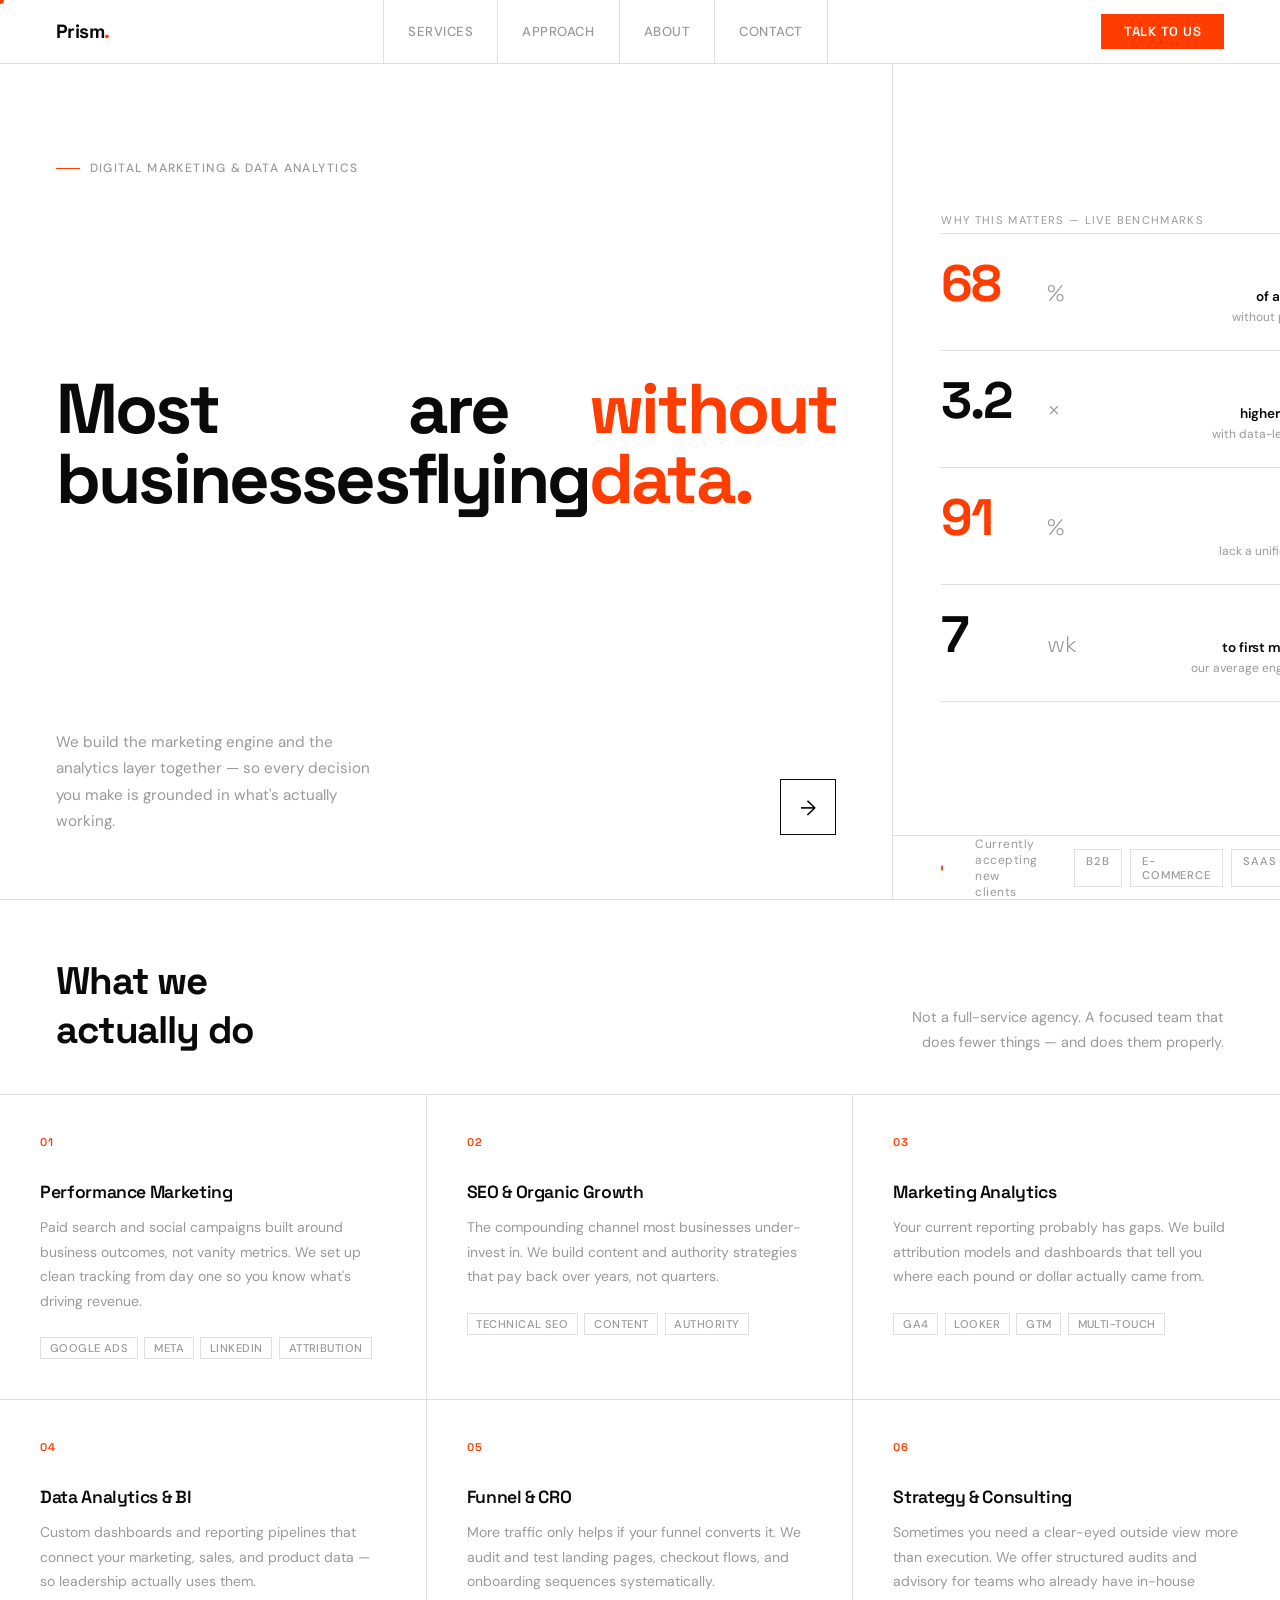
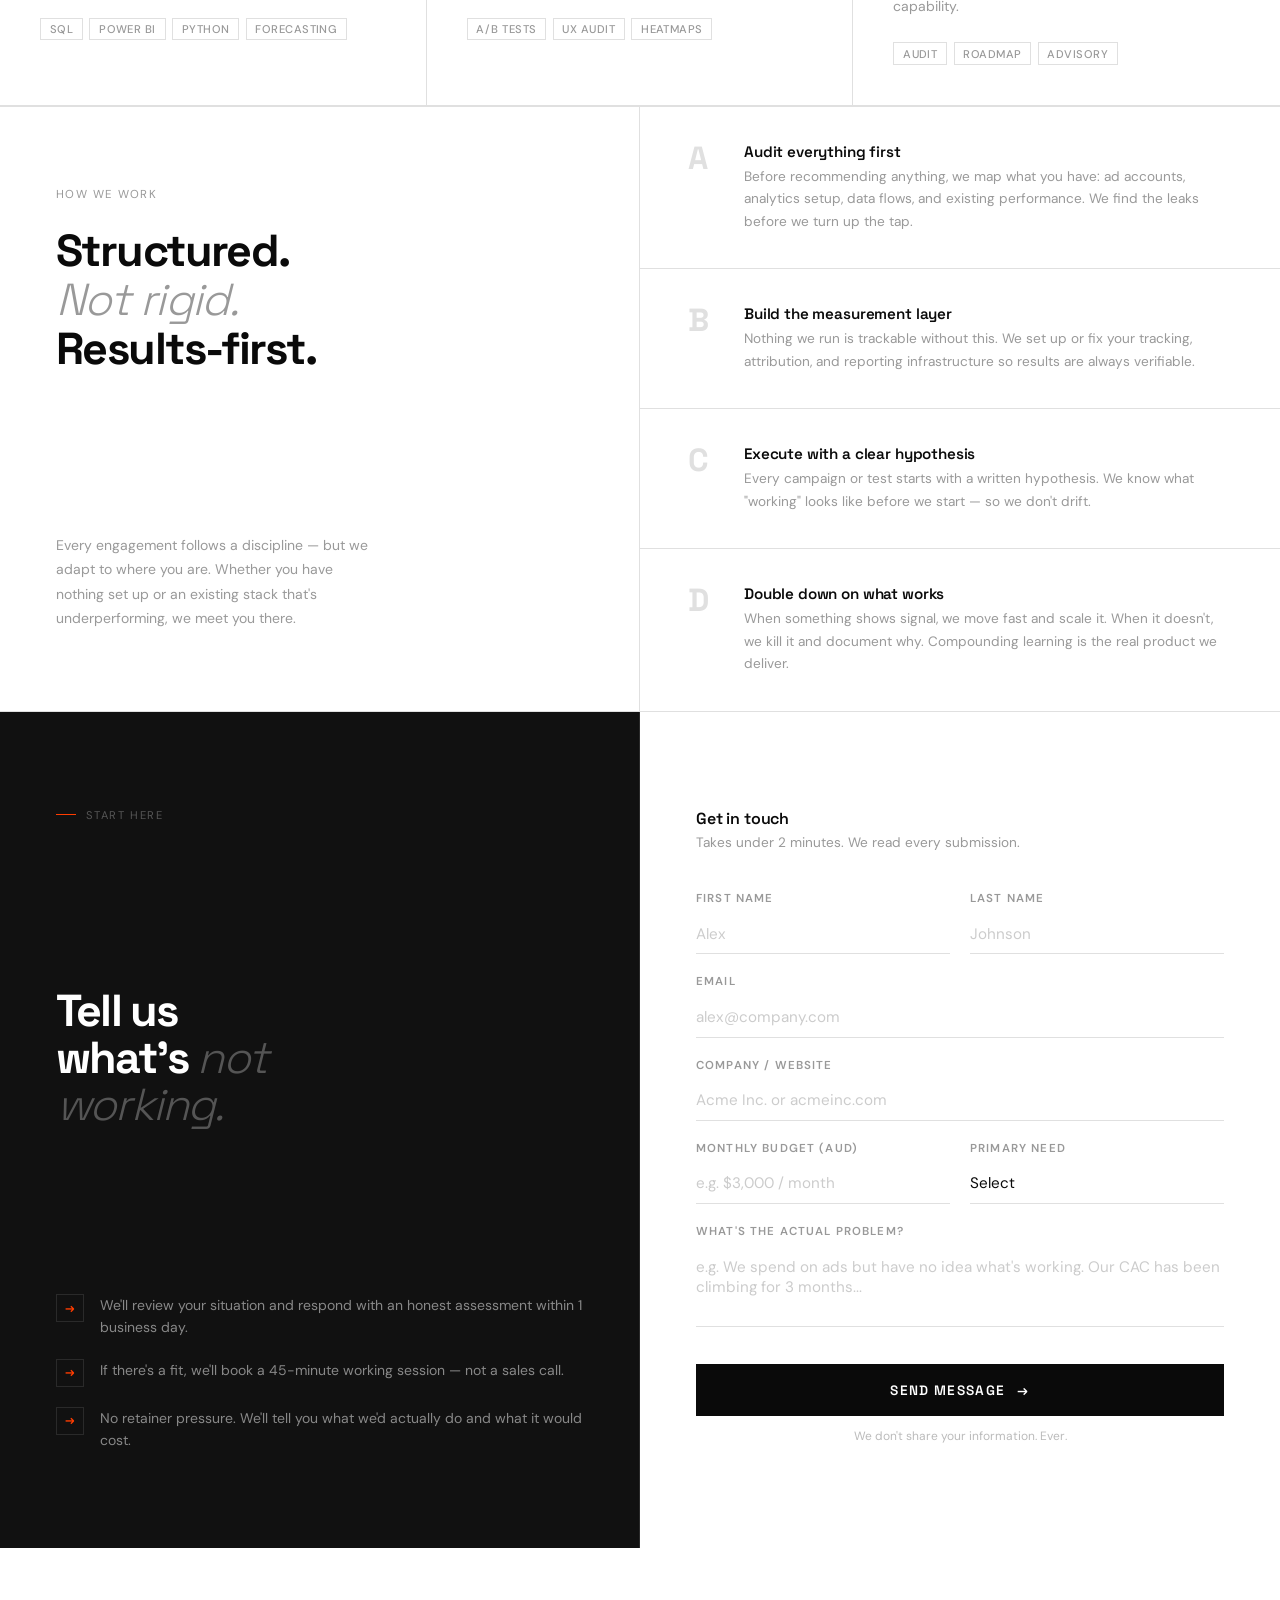
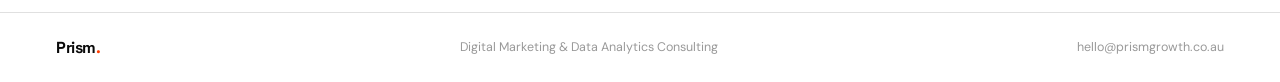
==== index.html @ 97f54b98 "Add files via upload" ====
<!DOCTYPE html>
<html lang="en">
<head>
<meta charset="UTF-8">
<meta name="viewport" content="width=device-width, initial-scale=1.0">
<title>Prism — Digital Marketing & Data Analytics</title>
<!-- Google tag (gtag.js) -->
<script>
  window.dataLayer = window.dataLayer || [];
  function gtag(){window.dataLayer.push(arguments);}
  gtag('js', new Date());
  gtag('config', 'G-6VL72ZRFJ4', { 'send_page_view': true });
</script>
<script async src="https://www.googletagmanager.com/gtag/js?id=G-6VL72ZRFJ4"></script>
<link href="https://fonts.googleapis.com/css2?family=Space+Grotesk:wght@300;400;500;600;700&family=DM+Sans:ital,wght@0,300;0,400;0,500;1,300&display=swap" rel="stylesheet">
<style>
*, *::before, *::after { box-sizing: border-box; margin: 0; padding: 0; }

:root {
  --white: #FFFFFF;
  --ink: #0A0A0A;
  --signal: #FF3D00;
  --surface: #F5F5F5;
  --rule: #E0E0E0;
  --muted: #999999;
  --dark-surface: #111111;
}

html { scroll-behavior: smooth; }

body {
  font-family: 'DM Sans', sans-serif;
  background: var(--white);
  color: var(--ink);
  overflow-x: hidden;
}

/* ── CURSOR DOT ── */
.cursor {
  position: fixed; width: 8px; height: 8px;
  background: var(--signal); border-radius: 50%;
  pointer-events: none; z-index: 9999;
  transform: translate(-50%, -50%);
  transition: transform 0.08s, width 0.2s, height 0.2s;
  mix-blend-mode: multiply;
}

/* ── NAV ── */
nav {
  position: fixed; top: 0; left: 0; right: 0; z-index: 100;
  display: flex; align-items: center; justify-content: space-between;
  padding: 0 3.5rem;
  height: 64px;
  background: var(--white);
  border-bottom: 1px solid var(--rule);
}
.nav-logo {
  font-family: 'Space Grotesk', sans-serif;
  font-weight: 700; font-size: 1.2rem;
  color: var(--ink); text-decoration: none;
  letter-spacing: -0.03em;
}
.nav-logo em { font-style: normal; color: var(--signal); }
.nav-center {
  display: flex; gap: 0; list-style: none;
}
.nav-center li a {
  display: block;
  padding: 0 1.5rem; height: 64px; line-height: 64px;
  font-size: 0.82rem; font-weight: 500; letter-spacing: 0.04em;
  text-transform: uppercase; color: var(--muted);
  text-decoration: none;
  border-left: 1px solid var(--rule);
  transition: color 0.15s, background 0.15s;
}
.nav-center li:last-child a { border-right: 1px solid var(--rule); }
.nav-center li a:hover { color: var(--ink); background: var(--surface); }
.nav-cta {
  font-family: 'Space Grotesk', sans-serif;
  font-size: 0.82rem; font-weight: 600;
  text-transform: uppercase; letter-spacing: 0.06em;
  background: var(--signal); color: var(--white);
  padding: 0.55rem 1.4rem; text-decoration: none;
  transition: background 0.15s, transform 0.1s;
}
.nav-cta:hover { background: #e03500; transform: translateY(-1px); }

/* ── HERO ── */
#hero {
  min-height: 100vh;
  display: grid;
  grid-template-columns: 1fr 1fr;
  border-bottom: 1px solid var(--rule);
  padding-top: 64px;
}
.hero-left {
  padding: 6rem 3.5rem 4rem;
  border-right: 1px solid var(--rule);
  display: flex; flex-direction: column; justify-content: space-between;
}
.hero-tag {
  font-size: 0.75rem; font-weight: 500;
  text-transform: uppercase; letter-spacing: 0.12em;
  color: var(--muted);
  display: flex; align-items: center; gap: 0.6rem;
  margin-bottom: 3rem;
}
.hero-tag::before {
  content: ''; display: block;
  width: 24px; height: 1px; background: var(--signal);
}
.hero-headline {
  font-family: 'Space Grotesk', sans-serif;
  font-size: clamp(3rem, 5.5vw, 5rem);
  font-weight: 700; line-height: 1.0;
  letter-spacing: -0.04em;
  flex-grow: 1; display: flex; align-items: center;
}
.hero-headline .block {
  display: block;
}
.hero-headline .block.signal { color: var(--signal); }
.hero-sub-row {
  display: flex; align-items: flex-end; justify-content: space-between;
  gap: 2rem; margin-top: 4rem;
}
.hero-desc {
  font-size: 0.95rem; color: var(--muted);
  line-height: 1.75; max-width: 320px;
  font-weight: 400;
}
.hero-cta-arrow {
  flex-shrink: 0;
  width: 56px; height: 56px;
  border: 1px solid var(--ink);
  display: flex; align-items: center; justify-content: center;
  text-decoration: none; color: var(--ink);
  font-size: 1.3rem;
  transition: background 0.15s, color 0.15s, transform 0.15s;
}
.hero-cta-arrow:hover { background: var(--ink); color: var(--white); transform: rotate(45deg); }

.hero-right {
  display: flex; flex-direction: column;
}
.ticker-panel {
  flex: 1;
  padding: 4rem 3rem 3rem;
  display: flex; flex-direction: column; justify-content: center;
  background: var(--white);
}
.ticker-label {
  font-size: 0.7rem; text-transform: uppercase; letter-spacing: 0.12em;
  color: var(--muted); margin-bottom: 0.4rem;
}
.ticker-row {
  display: flex; align-items: baseline; gap: 0.4rem;
  padding: 1.5rem 0;
  border-bottom: 1px solid var(--rule);
}
.ticker-row:first-of-type { border-top: 1px solid var(--rule); }
.ticker-num {
  font-family: 'Space Grotesk', sans-serif;
  font-size: clamp(2.4rem, 4vw, 3.8rem);
  font-weight: 700; letter-spacing: -0.04em;
  color: var(--ink); line-height: 1;
  min-width: 3ch;
}
.ticker-unit {
  font-family: 'Space Grotesk', sans-serif;
  font-size: 1.4rem; font-weight: 300; color: var(--muted);
}
.ticker-desc {
  margin-left: auto;
  text-align: right;
}
.ticker-desc strong {
  display: block;
  font-size: 0.85rem; font-weight: 600; color: var(--ink);
  letter-spacing: -0.01em;
}
.ticker-desc span { font-size: 0.75rem; color: var(--muted); }
.ticker-signal { color: var(--signal) !important; }

.hero-bottom-strip {
  height: 64px; border-top: 1px solid var(--rule);
  display: flex; align-items: center; padding: 0 3rem;
  gap: 2rem;
}
.strip-dot {
  width: 6px; height: 6px; border-radius: 50%;
  background: var(--signal); animation: blink 2s infinite;
}
@keyframes blink { 0%,100%{opacity:1} 50%{opacity:0.2} }
.strip-text { font-size: 0.75rem; color: var(--muted); letter-spacing: 0.04em; }
.strip-pills { display: flex; gap: 0.5rem; margin-left: auto; }
.strip-pill {
  font-size: 0.7rem; font-weight: 500; text-transform: uppercase;
  letter-spacing: 0.08em; padding: 0.25rem 0.7rem;
  border: 1px solid var(--rule); color: var(--muted);
}

/* ── SERVICES ── */
#services {
  border-bottom: 1px solid var(--rule);
}
.services-header {
  display: flex; align-items: flex-end; justify-content: space-between;
  padding: 3.5rem 3.5rem 2.5rem;
  border-bottom: 1px solid var(--rule);
}
.services-header h2 {
  font-family: 'Space Grotesk', sans-serif;
  font-size: clamp(1.6rem, 3vw, 2.4rem);
  font-weight: 700; letter-spacing: -0.03em;
}
.services-header p {
  max-width: 340px; color: var(--muted);
  font-size: 0.9rem; line-height: 1.7; text-align: right;
}
.services-grid {
  display: grid;
  grid-template-columns: repeat(3, 1fr);
}
.svc {
  padding: 2.5rem;
  border-right: 1px solid var(--rule);
  border-bottom: 1px solid var(--rule);
  transition: background 0.2s;
  cursor: default;
  position: relative; overflow: hidden;
}
.svc:nth-child(3n) { border-right: none; }
.svc:hover { background: var(--surface); }
.svc::after {
  content: ''; position: absolute;
  bottom: 0; left: 0; height: 2px; width: 0;
  background: var(--signal);
  transition: width 0.3s ease;
}
.svc:hover::after { width: 100%; }
.svc-num {
  font-family: 'Space Grotesk', sans-serif;
  font-size: 0.7rem; font-weight: 600;
  color: var(--signal); letter-spacing: 0.1em;
  margin-bottom: 2rem;
}
.svc h3 {
  font-family: 'Space Grotesk', sans-serif;
  font-size: 1.1rem; font-weight: 600;
  letter-spacing: -0.02em; margin-bottom: 0.75rem;
}
.svc p {
  font-size: 0.875rem; color: var(--muted);
  line-height: 1.75;
}
.svc-chips {
  display: flex; flex-wrap: wrap; gap: 0.4rem; margin-top: 1.5rem;
}
.chip {
  font-size: 0.7rem; font-weight: 500; letter-spacing: 0.04em;
  color: var(--muted); border: 1px solid var(--rule);
  padding: 0.2rem 0.55rem; text-transform: uppercase;
}

/* ── APPROACH ── */
#approach {
  display: grid; grid-template-columns: 1fr 1fr;
  border-bottom: 1px solid var(--rule);
  min-height: 480px;
}
.approach-left {
  padding: 5rem 3.5rem;
  border-right: 1px solid var(--rule);
  display: flex; flex-direction: column; justify-content: space-between;
}
.approach-left h2 {
  font-family: 'Space Grotesk', sans-serif;
  font-size: clamp(2rem, 3.5vw, 3rem);
  font-weight: 700; letter-spacing: -0.035em;
  line-height: 1.1;
}
.approach-left h2 i { font-style: italic; font-weight: 300; color: var(--muted); }
.approach-right {
  display: flex; flex-direction: column;
}
.step-row {
  display: flex; align-items: flex-start; gap: 1.5rem;
  padding: 2.2rem 3rem;
  border-bottom: 1px solid var(--rule);
  transition: background 0.15s;
}
.step-row:last-child { border-bottom: none; }
.step-row:hover { background: var(--surface); }
.step-letter {
  font-family: 'Space Grotesk', sans-serif;
  font-size: 2rem; font-weight: 700; color: var(--rule);
  line-height: 1; flex-shrink: 0; width: 32px;
  transition: color 0.2s;
}
.step-row:hover .step-letter { color: var(--signal); }
.step-content h4 {
  font-family: 'Space Grotesk', sans-serif;
  font-size: 0.95rem; font-weight: 600;
  margin-bottom: 0.3rem; letter-spacing: -0.01em;
}
.step-content p { font-size: 0.85rem; color: var(--muted); line-height: 1.65; }

/* ── CONTACT / LEAD ── */
#contact {
  display: grid; grid-template-columns: 1fr 1fr;
  min-height: 100vh;
}
.contact-left {
  background: var(--dark-surface);
  color: var(--white);
  padding: 6rem 3.5rem;
  display: flex; flex-direction: column; justify-content: space-between;
  border-right: 1px solid #2a2a2a;
  position: sticky; top: 64px; height: calc(100vh - 64px);
}
.contact-left-tag {
  font-size: 0.7rem; text-transform: uppercase; letter-spacing: 0.14em;
  color: #555;
  display: flex; align-items: center; gap: 0.6rem;
}
.contact-left-tag::before {
  content: ''; width: 20px; height: 1px; background: var(--signal);
}
.contact-left h2 {
  font-family: 'Space Grotesk', sans-serif;
  font-size: clamp(2rem, 3.5vw, 3.2rem);
  font-weight: 700; letter-spacing: -0.04em;
  line-height: 1.05;
}
.contact-left h2 em { font-style: italic; font-weight: 300; color: #555; }
.contact-promise {
  display: flex; flex-direction: column; gap: 1.25rem;
}
.promise-item {
  display: flex; align-items: flex-start; gap: 1rem;
  font-size: 0.875rem; color: #888; line-height: 1.6;
}
.promise-icon {
  flex-shrink: 0; width: 28px; height: 28px;
  border: 1px solid #2a2a2a;
  display: flex; align-items: center; justify-content: center;
  font-size: 0.75rem; color: var(--signal);
  font-family: 'Space Grotesk', sans-serif; font-weight: 700;
}
.contact-right {
  padding: 6rem 3.5rem;
  background: var(--white);
}
.contact-right h3 {
  font-family: 'Space Grotesk', sans-serif;
  font-size: 1rem; font-weight: 600; letter-spacing: -0.01em;
  margin-bottom: 0.35rem;
}
.form-sub {
  font-size: 0.85rem; color: var(--muted); margin-bottom: 2.5rem;
}
.field-group { margin-bottom: 1.25rem; }
.field-group label {
  display: block; font-size: 0.72rem; font-weight: 600;
  text-transform: uppercase; letter-spacing: 0.1em;
  color: var(--muted); margin-bottom: 0.5rem;
}
.field-group input,
.field-group select,
.field-group textarea {
  width: 100%; background: transparent;
  border: none; border-bottom: 1px solid var(--rule);
  padding: 0.6rem 0; font-size: 0.95rem;
  font-family: 'DM Sans', sans-serif;
  color: var(--ink); outline: none;
  transition: border-color 0.2s;
  border-radius: 0;
  -webkit-appearance: none;
}
.field-group input:focus,
.field-group select:focus,
.field-group textarea:focus {
  border-bottom-color: var(--ink);
}
.field-group input::placeholder,
.field-group textarea::placeholder { color: #ccc; }
.field-group select { cursor: pointer; }
.field-group select option { background: var(--white); color: var(--ink); }
.field-group textarea { resize: none; height: 80px; }
.fields-row { display: grid; grid-template-columns: 1fr 1fr; gap: 1.25rem; }
.form-btn {
  margin-top: 2rem; width: 100%;
  background: var(--ink); color: var(--white);
  border: none; cursor: pointer;
  font-family: 'Space Grotesk', sans-serif;
  font-size: 0.85rem; font-weight: 600;
  letter-spacing: 0.1em; text-transform: uppercase;
  padding: 1.1rem;
  display: flex; align-items: center; justify-content: center; gap: 0.75rem;
  transition: background 0.15s;
}
.form-btn:hover { background: var(--signal); }
.form-btn .arrow { transition: transform 0.2s; }
.form-btn:hover .arrow { transform: translateX(4px); }
.form-note { font-size: 0.75rem; color: #bbb; margin-top: 0.75rem; text-align: center; }
#success-msg {
  display: none;
  padding: 2.5rem; background: var(--surface);
  text-align: center;
}
#success-msg h3 {
  font-family: 'Space Grotesk', sans-serif;
  font-size: 1.3rem; font-weight: 700; margin-bottom: 0.5rem;
}
#success-msg p { color: var(--muted); font-size: 0.9rem; }
#success-msg .signal-dot {
  width: 12px; height: 12px; background: var(--signal);
  border-radius: 50%; margin: 0 auto 1.25rem;
}

/* ── FOOTER ── */
footer {
  display: flex; align-items: center; justify-content: space-between;
  padding: 1.5rem 3.5rem;
  border-top: 1px solid var(--rule);
  background: var(--white);
  flex-wrap: wrap; gap: 1rem;
}
footer .logo {
  font-family: 'Space Grotesk', sans-serif;
  font-weight: 700; font-size: 1rem; letter-spacing: -0.03em;
  color: var(--ink); text-decoration: none;
}
footer .logo em { font-style: normal; color: var(--signal); }
footer p { font-size: 0.78rem; color: var(--muted); }

/* ── RESPONSIVE ── */
@media (max-width: 900px) {
  nav { padding: 0 1.5rem; }
  .nav-center { display: none; }
  #hero { grid-template-columns: 1fr; }
  .hero-left { padding: 3rem 1.5rem; }
  .hero-right { border-top: 1px solid var(--rule); }
  .ticker-panel { padding: 2.5rem 1.5rem; }
  .hero-bottom-strip { padding: 0 1.5rem; }
  .services-header { flex-direction: column; padding: 2rem 1.5rem; }
  .services-header p { text-align: left; }
  .services-grid { grid-template-columns: 1fr; }
  .svc { border-right: none; }
  .svc:nth-child(3n) { border-right: none; }
  #approach { grid-template-columns: 1fr; }
  .approach-left { padding: 3rem 1.5rem; border-right: none; border-bottom: 1px solid var(--rule); }
  .step-row { padding: 1.75rem 1.5rem; }
  #contact { grid-template-columns: 1fr; }
  .contact-left { position: static; height: auto; padding: 4rem 1.5rem; }
  .contact-right { padding: 4rem 1.5rem; }
  .fields-row { grid-template-columns: 1fr; }
  footer { padding: 1.5rem; }
}
@media (prefers-reduced-motion: reduce) {
  *, *::before, *::after { transition: none !important; animation: none !important; }
  .cursor { display: none; }
}
</style>
</head>
<body>

<div class="cursor" id="cursor"></div>

<!-- NAV -->
<nav>
  <a href="#" class="nav-logo">Prism<em>.</em></a>
  <ul class="nav-center">
    <li><a href="#services">Services</a></li>
    <li><a href="#approach">Approach</a></li>
    <li><a href="about.html">About</a></li>
    <li><a href="#contact">Contact</a></li>
  </ul>
  <a href="#contact" class="nav-cta">Talk to Us</a>
</nav>

<!-- HERO -->
<section id="hero">
  <div class="hero-left">
    <div class="hero-tag">Digital Marketing & Data Analytics</div>
    <h1 class="hero-headline">
      <span class="block">Most businesses</span>
      <span class="block">are flying</span>
      <span class="block signal">without data.</span>
    </h1>
    <div class="hero-sub-row">
      <p class="hero-desc">
        We build the marketing engine and the analytics layer together — so every decision you make is grounded in what's actually working.
      </p>
      <a href="#contact" class="hero-cta-arrow" title="Get started">→</a>
    </div>
  </div>
  <div class="hero-right">
    <div class="ticker-panel">
      <p class="ticker-label">Why this matters — live benchmarks</p>

      <div class="ticker-row">
        <span class="ticker-num ticker-signal" id="t1">68</span>
        <span class="ticker-unit">%</span>
        <div class="ticker-desc">
          <strong>of ad spend wasted</strong>
          <span>without proper attribution</span>
        </div>
      </div>

      <div class="ticker-row">
        <span class="ticker-num" id="t2">3.2</span>
        <span class="ticker-unit">×</span>
        <div class="ticker-desc">
          <strong>higher conversion rate</strong>
          <span>with data-led creative testing</span>
        </div>
      </div>

      <div class="ticker-row">
        <span class="ticker-num ticker-signal" id="t3">91</span>
        <span class="ticker-unit">%</span>
        <div class="ticker-desc">
          <strong>of marketers</strong>
          <span>lack a unified analytics stack</span>
        </div>
      </div>

      <div class="ticker-row">
        <span class="ticker-num" id="t4">7</span>
        <span class="ticker-unit">wk</span>
        <div class="ticker-desc">
          <strong>to first measurable result</strong>
          <span>our average engagement timeline</span>
        </div>
      </div>
    </div>
    <div class="hero-bottom-strip">
      <div class="strip-dot"></div>
      <span class="strip-text">Currently accepting new clients</span>
      <div class="strip-pills">
        <span class="strip-pill">B2B</span>
        <span class="strip-pill">E-Commerce</span>
        <span class="strip-pill">SaaS</span>
        <span class="strip-pill">Startups</span>
      </div>
    </div>
  </div>
</section>

<!-- SERVICES -->
<section id="services">
  <div class="services-header">
    <h2>What we<br>actually do</h2>
    <p>Not a full-service agency. A focused team that does fewer things — and does them properly.</p>
  </div>
  <div class="services-grid">
    <div class="svc">
      <div class="svc-num">01</div>
      <h3>Performance Marketing</h3>
      <p>Paid search and social campaigns built around business outcomes, not vanity metrics. We set up clean tracking from day one so you know what's driving revenue.</p>
      <div class="svc-chips">
        <span class="chip">Google Ads</span>
        <span class="chip">Meta</span>
        <span class="chip">LinkedIn</span>
        <span class="chip">Attribution</span>
      </div>
    </div>
    <div class="svc">
      <div class="svc-num">02</div>
      <h3>SEO & Organic Growth</h3>
      <p>The compounding channel most businesses under-invest in. We build content and authority strategies that pay back over years, not quarters.</p>
      <div class="svc-chips">
        <span class="chip">Technical SEO</span>
        <span class="chip">Content</span>
        <span class="chip">Authority</span>
      </div>
    </div>
    <div class="svc">
      <div class="svc-num">03</div>
      <h3>Marketing Analytics</h3>
      <p>Your current reporting probably has gaps. We build attribution models and dashboards that tell you where each pound or dollar actually came from.</p>
      <div class="svc-chips">
        <span class="chip">GA4</span>
        <span class="chip">Looker</span>
        <span class="chip">GTM</span>
        <span class="chip">Multi-touch</span>
      </div>
    </div>
    <div class="svc">
      <div class="svc-num">04</div>
      <h3>Data Analytics & BI</h3>
      <p>Custom dashboards and reporting pipelines that connect your marketing, sales, and product data — so leadership actually uses them.</p>
      <div class="svc-chips">
        <span class="chip">SQL</span>
        <span class="chip">Power BI</span>
        <span class="chip">Python</span>
        <span class="chip">Forecasting</span>
      </div>
    </div>
    <div class="svc">
      <div class="svc-num">05</div>
      <h3>Funnel & CRO</h3>
      <p>More traffic only helps if your funnel converts it. We audit and test landing pages, checkout flows, and onboarding sequences systematically.</p>
      <div class="svc-chips">
        <span class="chip">A/B Tests</span>
        <span class="chip">UX Audit</span>
        <span class="chip">Heatmaps</span>
      </div>
    </div>
    <div class="svc">
      <div class="svc-num">06</div>
      <h3>Strategy & Consulting</h3>
      <p>Sometimes you need a clear-eyed outside view more than execution. We offer structured audits and advisory for teams who already have in-house capability.</p>
      <div class="svc-chips">
        <span class="chip">Audit</span>
        <span class="chip">Roadmap</span>
        <span class="chip">Advisory</span>
      </div>
    </div>
  </div>
</section>

<!-- APPROACH -->
<section id="approach">
  <div class="approach-left">
    <div>
      <p style="font-size:0.72rem;text-transform:uppercase;letter-spacing:0.12em;color:var(--muted);margin-bottom:1.5rem;">How we work</p>
      <h2>Structured.<br><i>Not rigid.</i><br>Results-first.</h2>
    </div>
    <p style="font-size:0.875rem;color:var(--muted);line-height:1.75;max-width:320px;">
      Every engagement follows a discipline — but we adapt to where you are. Whether you have nothing set up or an existing stack that's underperforming, we meet you there.
    </p>
  </div>
  <div class="approach-right">
    <div class="step-row">
      <div class="step-letter">A</div>
      <div class="step-content">
        <h4>Audit everything first</h4>
        <p>Before recommending anything, we map what you have: ad accounts, analytics setup, data flows, and existing performance. We find the leaks before we turn up the tap.</p>
      </div>
    </div>
    <div class="step-row">
      <div class="step-letter">B</div>
      <div class="step-content">
        <h4>Build the measurement layer</h4>
        <p>Nothing we run is trackable without this. We set up or fix your tracking, attribution, and reporting infrastructure so results are always verifiable.</p>
      </div>
    </div>
    <div class="step-row">
      <div class="step-letter">C</div>
      <div class="step-content">
        <h4>Execute with a clear hypothesis</h4>
        <p>Every campaign or test starts with a written hypothesis. We know what "working" looks like before we start — so we don't drift.</p>
      </div>
    </div>
    <div class="step-row">
      <div class="step-letter">D</div>
      <div class="step-content">
        <h4>Double down on what works</h4>
        <p>When something shows signal, we move fast and scale it. When it doesn't, we kill it and document why. Compounding learning is the real product we deliver.</p>
      </div>
    </div>
  </div>
</section>

<!-- CONTACT / LEAD FORM -->
<section id="contact">
  <div class="contact-left">
    <div class="contact-left-tag">Start here</div>
    <h2>Tell us<br>what's <em>not<br>working.</em></h2>
    <div class="contact-promise">
      <div class="promise-item">
        <div class="promise-icon">→</div>
        <span>We'll review your situation and respond with an honest assessment within 1 business day.</span>
      </div>
      <div class="promise-item">
        <div class="promise-icon">→</div>
        <span>If there's a fit, we'll book a 45-minute working session — not a sales call.</span>
      </div>
      <div class="promise-item">
        <div class="promise-icon">→</div>
        <span>No retainer pressure. We'll tell you what we'd actually do and what it would cost.</span>
      </div>
    </div>
  </div>
  <div class="contact-right">
    <h3>Get in touch</h3>
    <p class="form-sub">Takes under 2 minutes. We read every submission.</p>

    <form id="leadForm" action="https://formspree.io/f/mgojkbvw" method="POST">
      <div class="fields-row">
        <div class="field-group">
          <label for="fname">First Name</label>
          <input type="text" id="fname" name="fname" placeholder="Alex" required>
        </div>
        <div class="field-group">
          <label for="lname">Last Name</label>
          <input type="text" id="lname" name="lname" placeholder="Johnson" required>
        </div>
      </div>
      <div class="field-group">
        <label for="email">Email</label>
        <input type="email" id="email" name="email" placeholder="alex@company.com" required>
      </div>
      <div class="field-group">
        <label for="company">Company / Website</label>
        <input type="text" id="company" name="company" placeholder="Acme Inc. or acmeinc.com" required>
      </div>
      <div class="fields-row">
        <div class="field-group">
          <label for="budget">Monthly Budget (AUD)</label>
          <input type="text" id="budget" name="budget" placeholder="e.g. $3,000 / month">
        </div>
        <div class="field-group">
          <label for="service">Primary Need</label>
          <select id="service" name="service">
            <option value="">Select</option>
            <option>Performance Marketing</option>
            <option>SEO / Organic</option>
            <option>Analytics / BI</option>
            <option>CRO / Funnel</option>
            <option>Full Growth Strategy</option>
          </select>
        </div>
      </div>
      <div class="field-group">
        <label for="problem">What's the actual problem?</label>
        <textarea id="problem" name="problem" placeholder="e.g. We spend on ads but have no idea what's working. Our CAC has been climbing for 3 months..."></textarea>
      </div>
      <button type="submit" class="form-btn">
        Send Message <span class="arrow">→</span>
      </button>
      <p class="form-note">We don't share your information. Ever.</p>
    </form>

    <div id="success-msg">
      <div class="signal-dot"></div>
      <h3>Message received.</h3>
      <p>We'll review your details and be in touch within 1 business day.</p>
    </div>
  </div>
</section>

<!-- FOOTER -->
<footer>
  <a href="#" class="logo">Prism<em>.</em></a>
  <p>Digital Marketing & Data Analytics Consulting</p>
  <p>hello@prismgrowth.co.au</p>
</footer>

<script>
// Cursor
const cursor = document.getElementById('cursor');
document.addEventListener('mousemove', e => {
  cursor.style.left = e.clientX + 'px';
  cursor.style.top = e.clientY + 'px';
});
document.querySelectorAll('a, button, .svc, .step-row').forEach(el => {
  el.addEventListener('mouseenter', () => {
    cursor.style.width = '20px'; cursor.style.height = '20px'; cursor.style.opacity = '0.5';
  });
  el.addEventListener('mouseleave', () => {
    cursor.style.width = '8px'; cursor.style.height = '8px'; cursor.style.opacity = '1';
  });
});

// Ticker animation — gentle fluctuation to feel live
function animateTicker(id, base, range, isDecimal) {
  const el = document.getElementById(id);
  setInterval(() => {
    const val = base + (Math.random() - 0.5) * range;
    el.textContent = isDecimal ? val.toFixed(1) : Math.round(val);
  }, 2800 + Math.random() * 1200);
}
animateTicker('t1', 68, 6, false);
animateTicker('t2', 3.2, 0.4, true);
animateTicker('t3', 91, 4, false);
animateTicker('t4', 7, 1, false);

// Scroll reveal
const obs = new IntersectionObserver(entries => {
  entries.forEach(e => {
    if (e.isIntersecting) {
      e.target.style.opacity = '1';
      e.target.style.transform = 'none';
    }
  });
}, { threshold: 0.1 });
document.querySelectorAll('.svc, .step-row, .result-card').forEach(el => {
  el.style.opacity = '0';
  el.style.transform = 'translateY(16px)';
  el.style.transition = 'opacity 0.5s ease, transform 0.5s ease';
  obs.observe(el);
});

// Safe gtag wrapper — ensures GA4 is always ready
function sendEvent(name, params) {
  if (typeof window.gtag === 'function') {
    window.gtag('event', name, params);
  }
}

// Form submit — sends to hello@prismgrowth.co.au via Formspree + fires GA4 event
document.getElementById('leadForm').addEventListener('submit', async function(e) {
  e.preventDefault();
  const form = this;
  const data = new FormData(form);

  try {
    const res = await fetch('https://formspree.io/f/mgojkbvw', {
      method: 'POST',
      body: data,
      headers: { 'Accept': 'application/json' }
    });
    if (res.ok) {
      form.style.display = 'none';
      document.getElementById('success-msg').style.display = 'block';
      sendEvent('generate_lead', {
        event_category: 'Lead Form',
        event_label: 'Contact Form Submitted',
        service: document.getElementById('service').value || 'Not selected',
        budget: document.getElementById('budget').value || 'Not selected'
      });
    } else {
      alert('Something went wrong. Please email us directly at hello@prismgrowth.co.au');
    }
  } catch(err) {
    alert('Network error. Please email us at hello@prismgrowth.co.au');
  }
});

// CTA click tracking
document.querySelectorAll('a[href="#contact"], .nav-cta').forEach(el => {
  el.addEventListener('click', () => {
    sendEvent('cta_click', {
      event_category: 'Engagement',
      event_label: el.textContent.trim()
    });
  });
});

// Scroll depth tracking (25 / 50 / 75 / 100%)
const scrollDepths = [25, 50, 75, 100];
const scrollFired = new Set();
window.addEventListener('scroll', () => {
  const docHeight = document.body.scrollHeight - window.innerHeight;
  if (docHeight <= 0) return;
  const pct = Math.round((window.scrollY / docHeight) * 100);
  scrollDepths.forEach(d => {
    if (pct >= d && !scrollFired.has(d)) {
      scrollFired.add(d);
      sendEvent('scroll_depth', {
        event_category: 'Scroll',
        event_label: d + '%',
        value: d
      });
    }
  });
});

// Section view tracking
const sections = document.querySelectorAll('section[id]');
const sectionObs = new IntersectionObserver(entries => {
  entries.forEach(e => {
    if (e.isIntersecting) {
      sendEvent('section_view', {
        event_category: 'Section',
        event_label: e.target.id
      });
      sectionObs.unobserve(e.target);
    }
  });
}, { threshold: 0.4 });
sections.forEach(s => sectionObs.observe(s));
</script>
</body>
</html>
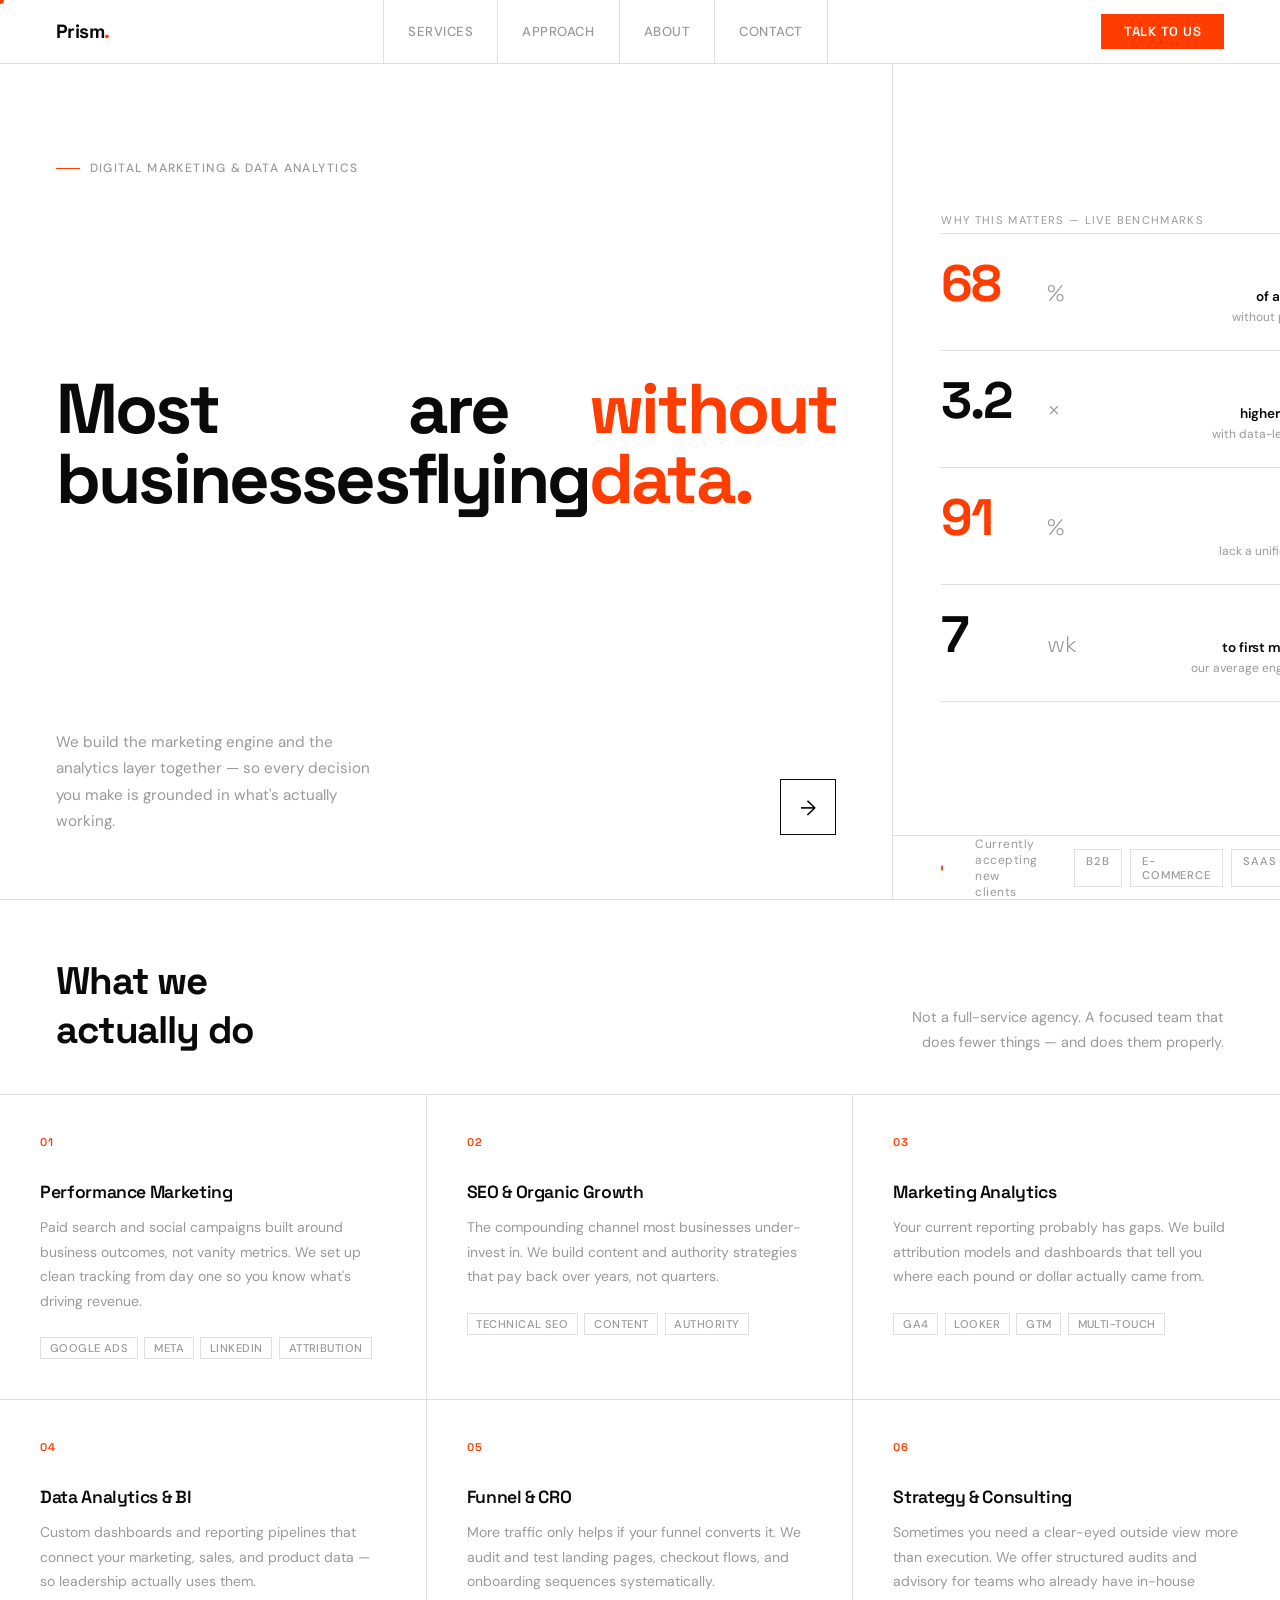
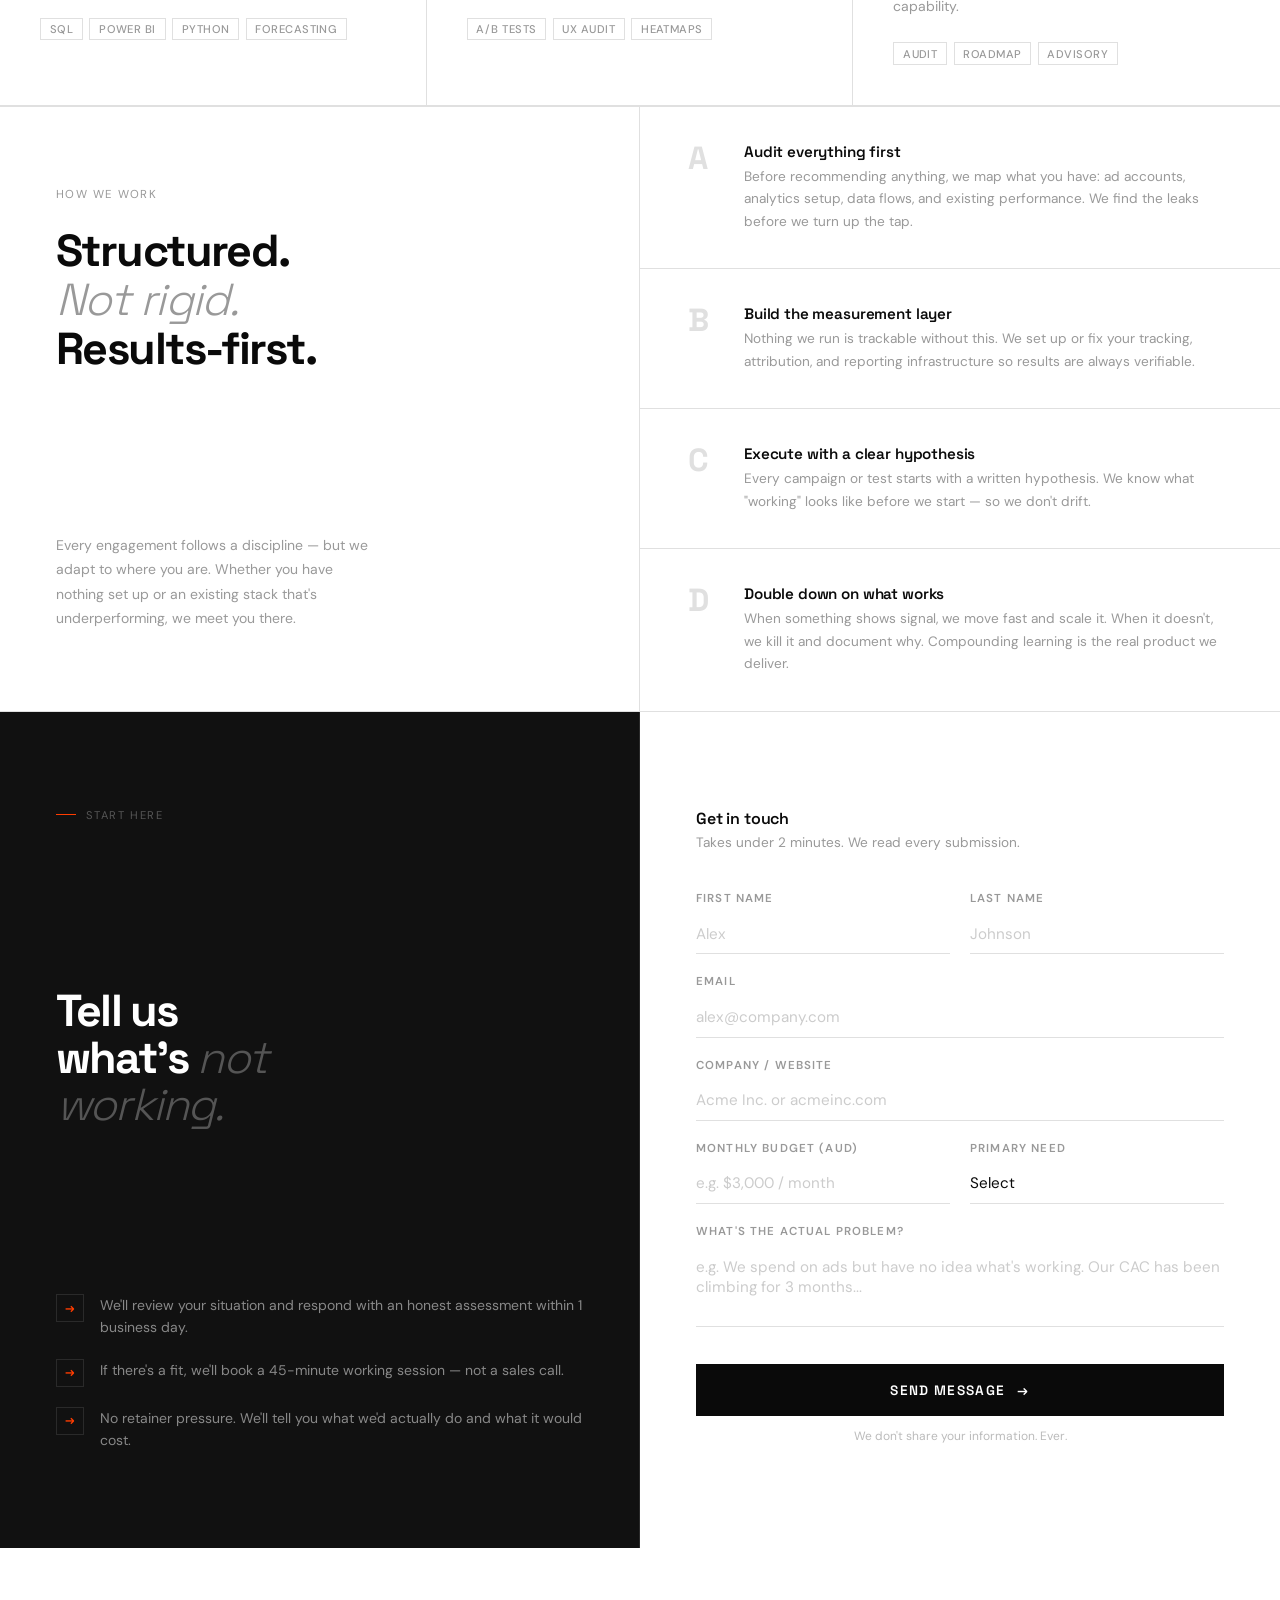
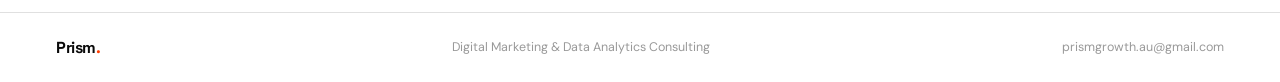
==== commit c057f4fc: "Update index.html" ====
--- a/index.html
+++ b/index.html
@@ -747,7 +747,7 @@
 <footer>
   <a href="#" class="logo">Prism<em>.</em></a>
   <p>Digital Marketing & Data Analytics Consulting</p>
-  <p>hello@prismgrowth.co.au</p>
+  <p>	prismgrowth.au@gmail.com</p>
 </footer>
 
 <script>
@@ -802,7 +802,8 @@
   }
 }
 
-// Form submit — sends to hello@prismgrowth.co.au via Formspree + fires GA4 event
+// Form submit — sends to prismgrowth.au@gmail.com
+ via Formspree + fires GA4 event
 document.getElementById('leadForm').addEventListener('submit', async function(e) {
   e.preventDefault();
   const form = this;
@@ -824,10 +825,11 @@
         budget: document.getElementById('budget').value || 'Not selected'
       });
     } else {
-      alert('Something went wrong. Please email us directly at hello@prismgrowth.co.au');
+      alert('Something went wrong. Please email us directly at 	prismgrowth.au@gmail.com');
     }
   } catch(err) {
-    alert('Network error. Please email us at hello@prismgrowth.co.au');
+    alert('Network error. Please email us at 	prismgrowth.au@gmail.com
+');
   }
 });
 
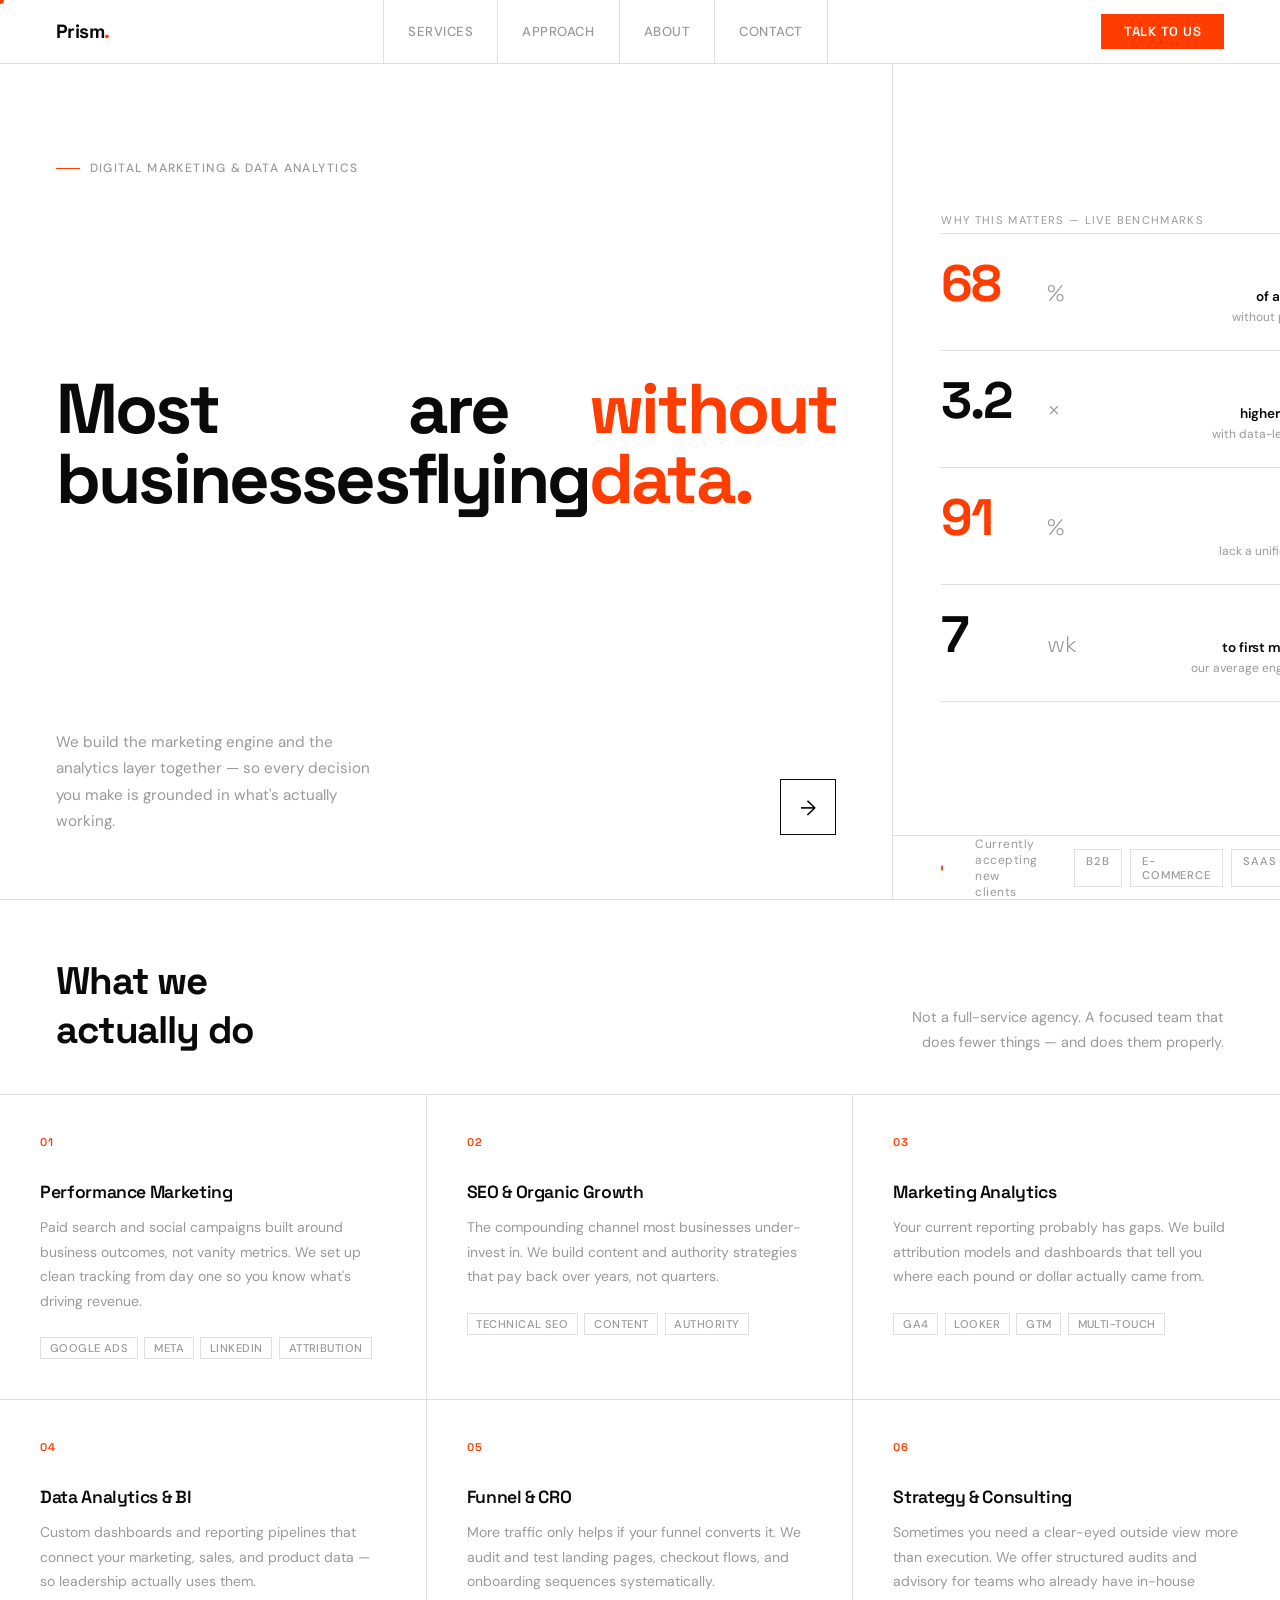
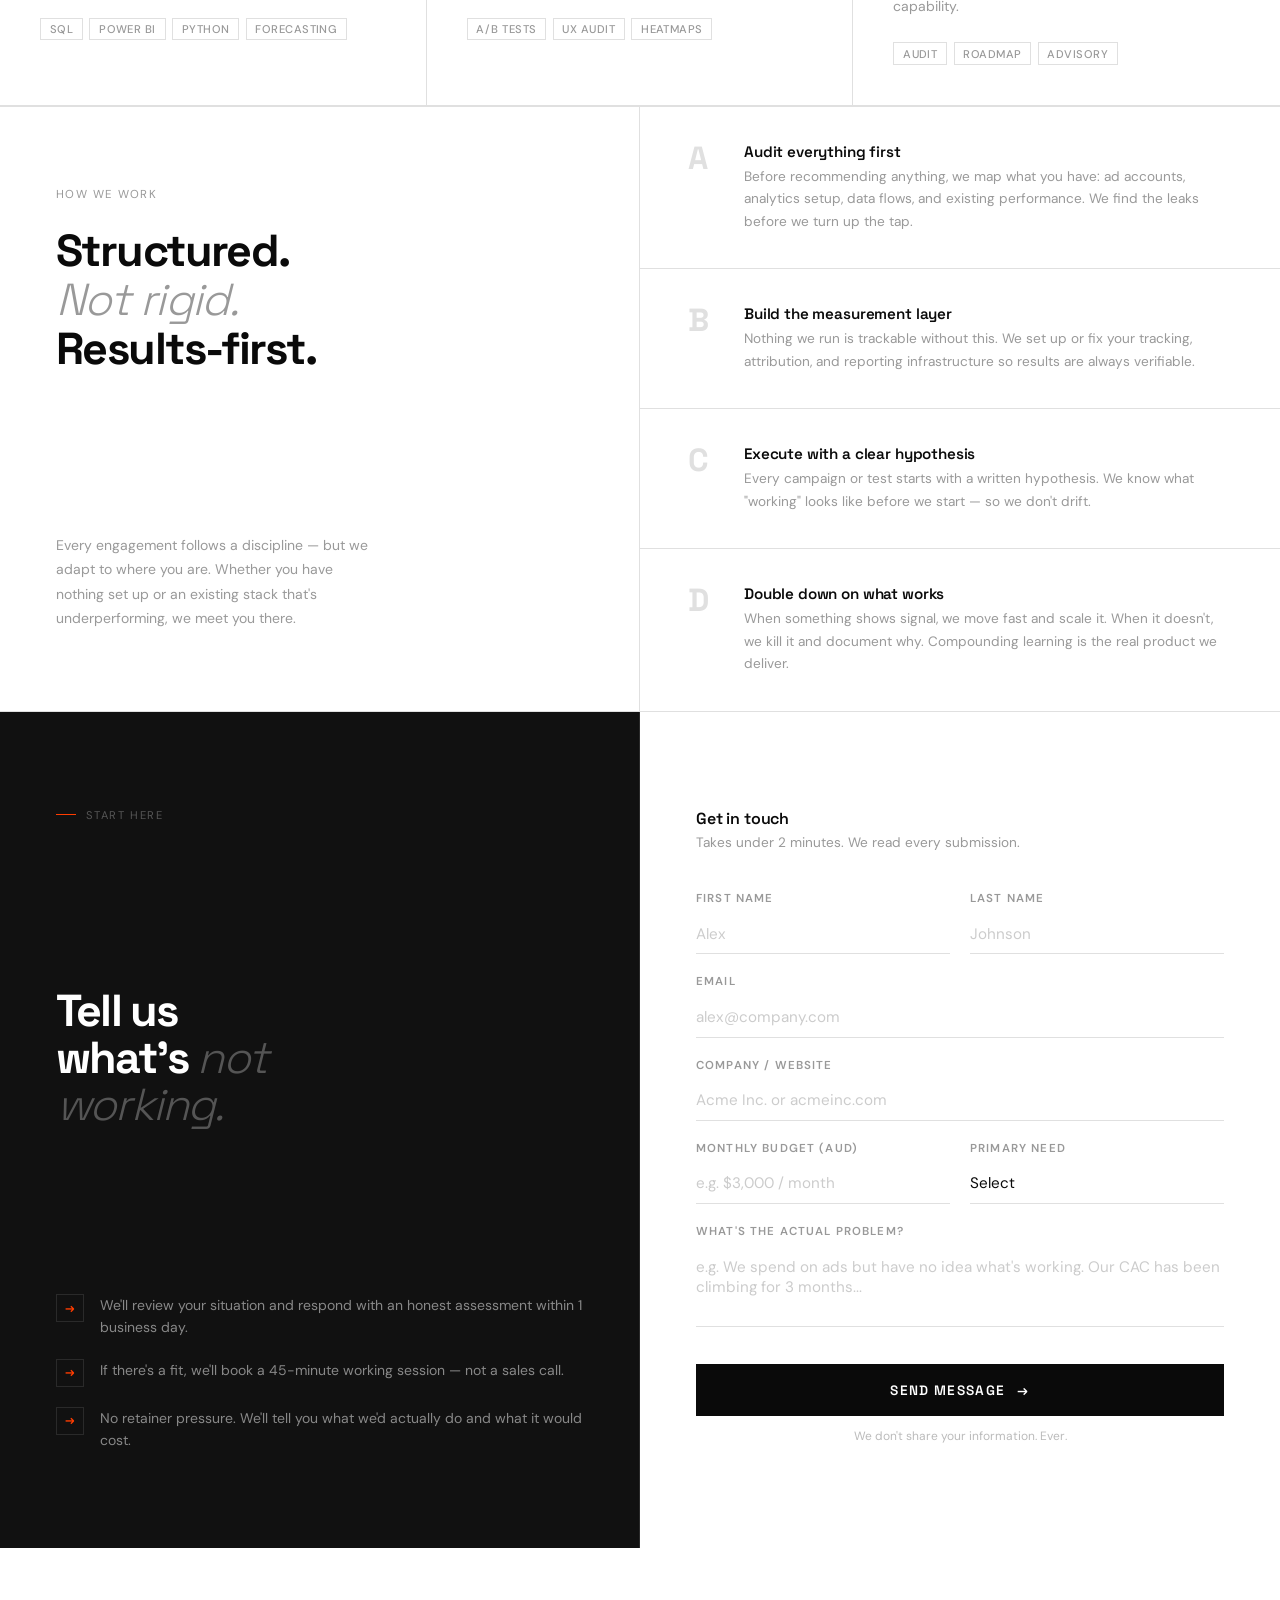
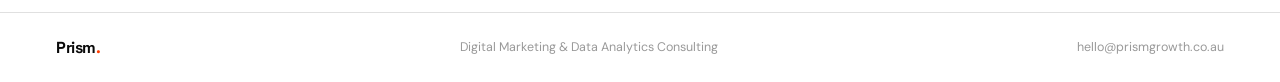
==== commit 9eef49b3: "Add files via upload" ====
--- a/index.html
+++ b/index.html
@@ -3,7 +3,66 @@
 <head>
 <meta charset="UTF-8">
 <meta name="viewport" content="width=device-width, initial-scale=1.0">
-<title>Prism — Digital Marketing & Data Analytics</title>
+<!-- ── SEO: PRIMARY ── -->
+<title>Prism — Digital Marketing & Data Analytics Consulting | Australia</title>
+<meta name="description" content="Prism is a digital marketing and data analytics consultancy based in Australia. We help B2B, SaaS, and e-commerce businesses make smarter decisions through GA4, performance marketing, SEO, and BI dashboards.">
+<meta name="keywords" content="digital marketing consultant Australia, data analytics consulting, GA4 consultant, performance marketing Australia, marketing analytics, SEO consultant Australia, Power BI dashboard, Google Analytics consultant">
+<meta name="author" content="Nitish Malhotra — Prism Growth">
+<link rel="canonical" href="https://nitishmalhotra.github.io/prismgrowth/">
+
+<!-- ── SEO: OPEN GRAPH (LinkedIn, Facebook) ── -->
+<meta property="og:type" content="website">
+<meta property="og:url" content="https://nitishmalhotra.github.io/prismgrowth/">
+<meta property="og:title" content="Prism — Digital Marketing & Data Analytics Consulting">
+<meta property="og:description" content="We build the marketing engine and the analytics layer together — so every decision you make is grounded in what's actually working.">
+<meta property="og:image" content="https://nitishmalhotra.github.io/prismgrowth/og-image.png">
+<meta property="og:locale" content="en_AU">
+<meta property="og:site_name" content="Prism Growth">
+
+<!-- ── SEO: TWITTER CARD ── -->
+<meta name="twitter:card" content="summary_large_image">
+<meta name="twitter:title" content="Prism — Digital Marketing & Data Analytics Consulting">
+<meta name="twitter:description" content="We build the marketing engine and the analytics layer together — so every decision you make is grounded in what's actually working.">
+<meta name="twitter:image" content="https://nitishmalhotra.github.io/prismgrowth/og-image.png">
+
+<!-- ── SEO: SCHEMA.ORG (Google Rich Results) ── -->
+<script type="application/ld+json">
+{
+  "@context": "https://schema.org",
+  "@type": "ProfessionalService",
+  "name": "Prism Growth",
+  "description": "Digital marketing and data analytics consulting for B2B, SaaS, and e-commerce businesses in Australia.",
+  "url": "https://nitishmalhotra.github.io/prismgrowth/",
+  "email": "hello@prismgrowth.co.au",
+  "founder": {
+    "@type": "Person",
+    "name": "Nitish Malhotra",
+    "jobTitle": "Founder & Principal Consultant",
+    "url": "https://nitishmalhotra.github.io/prismgrowth/about.html",
+    "sameAs": [
+      "https://www.linkedin.com/in/nitish-malhotra-3794b9b4/",
+      "https://github.com/Nitishmalhotra"
+    ]
+  },
+  "areaServed": {
+    "@type": "Country",
+    "name": "Australia"
+  },
+  "serviceType": [
+    "Digital Marketing Consulting",
+    "Data Analytics Consulting",
+    "GA4 Implementation",
+    "Performance Marketing",
+    "SEO & Organic Growth",
+    "Marketing Analytics",
+    "CRO & Funnel Optimisation",
+    "Business Intelligence & Dashboards"
+  ],
+  "priceRange": "$$"
+}
+</script>
+
+
 <!-- Google tag (gtag.js) -->
 <script>
   window.dataLayer = window.dataLayer || [];
@@ -747,7 +806,7 @@
 <footer>
   <a href="#" class="logo">Prism<em>.</em></a>
   <p>Digital Marketing & Data Analytics Consulting</p>
-  <p>	prismgrowth.au@gmail.com</p>
+  <p>hello@prismgrowth.co.au</p>
 </footer>
 
 <script>
@@ -802,8 +861,7 @@
   }
 }
 
-// Form submit — sends to prismgrowth.au@gmail.com
- via Formspree + fires GA4 event
+// Form submit — sends to hello@prismgrowth.co.au via Formspree + fires GA4 event
 document.getElementById('leadForm').addEventListener('submit', async function(e) {
   e.preventDefault();
   const form = this;
@@ -825,11 +883,10 @@
         budget: document.getElementById('budget').value || 'Not selected'
       });
     } else {
-      alert('Something went wrong. Please email us directly at 	prismgrowth.au@gmail.com');
+      alert('Something went wrong. Please email us directly at hello@prismgrowth.co.au');
     }
   } catch(err) {
-    alert('Network error. Please email us at 	prismgrowth.au@gmail.com
-');
+    alert('Network error. Please email us at hello@prismgrowth.co.au');
   }
 });
 
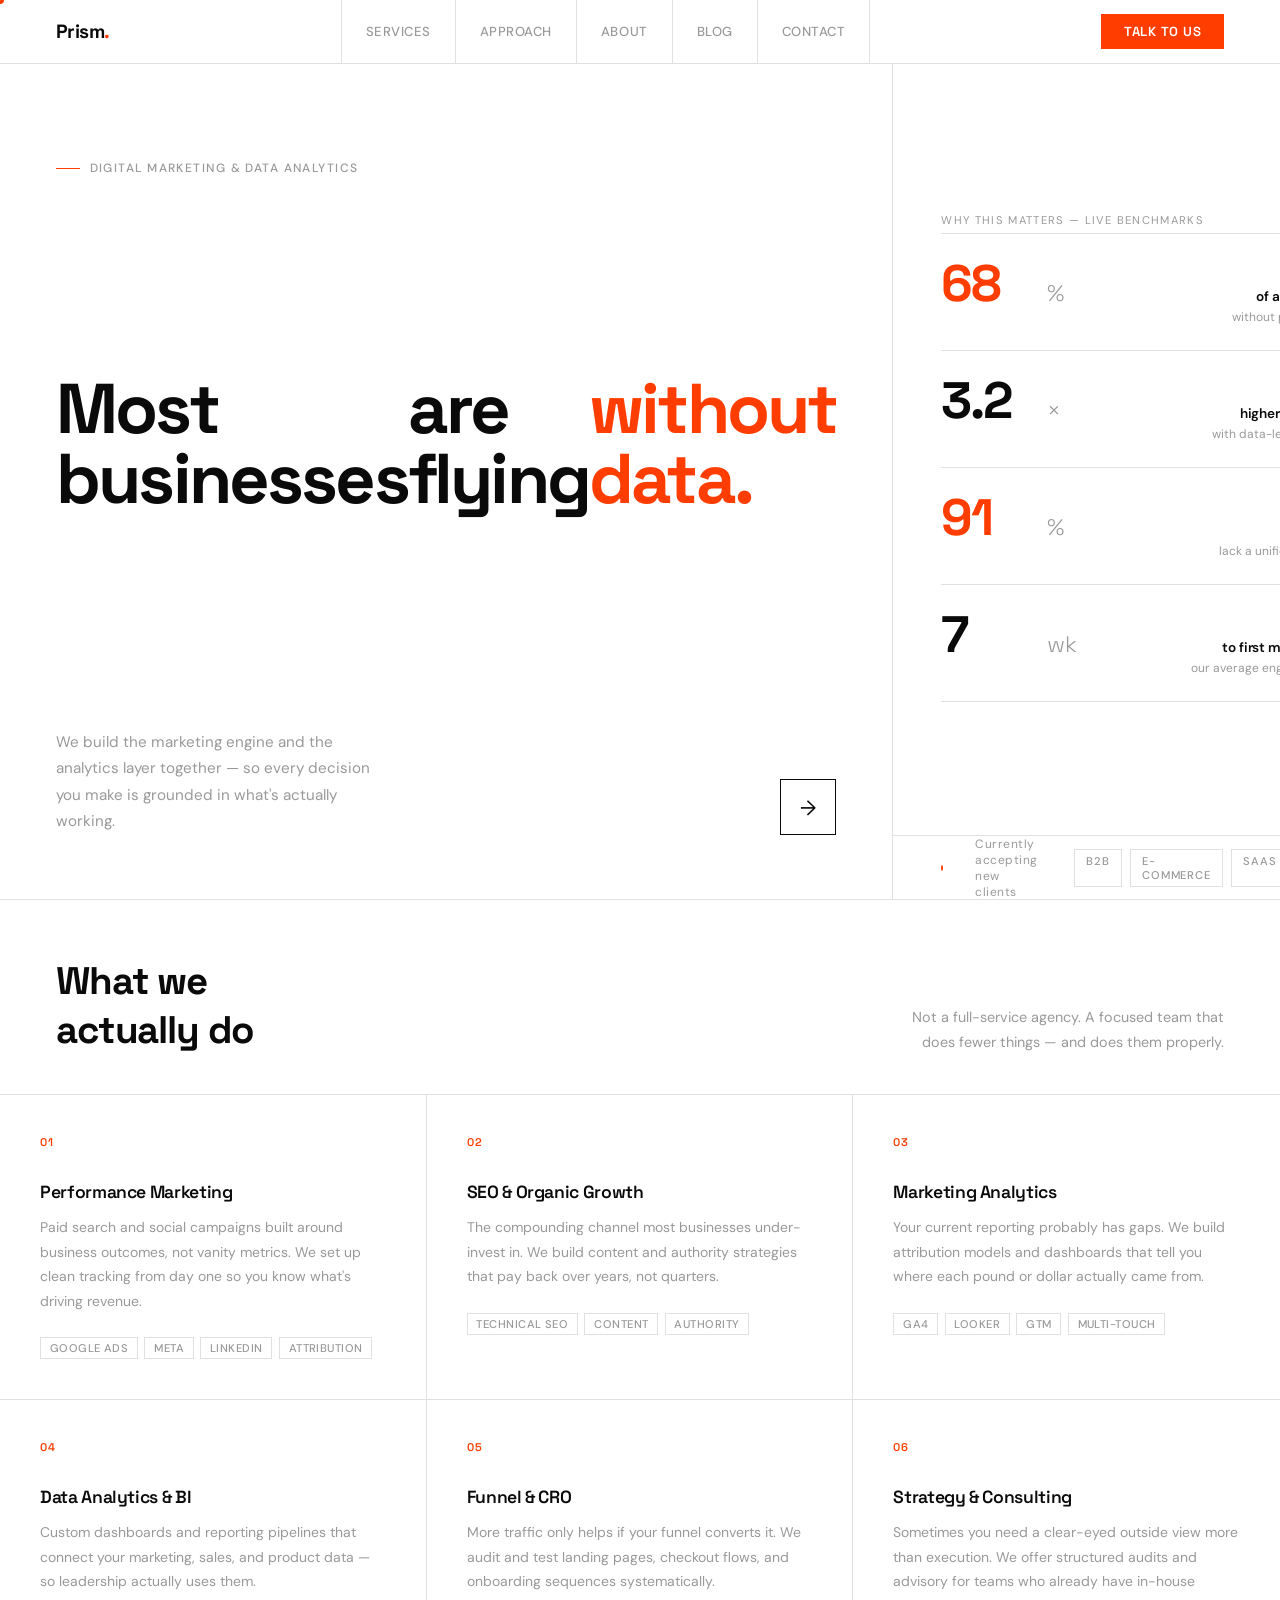
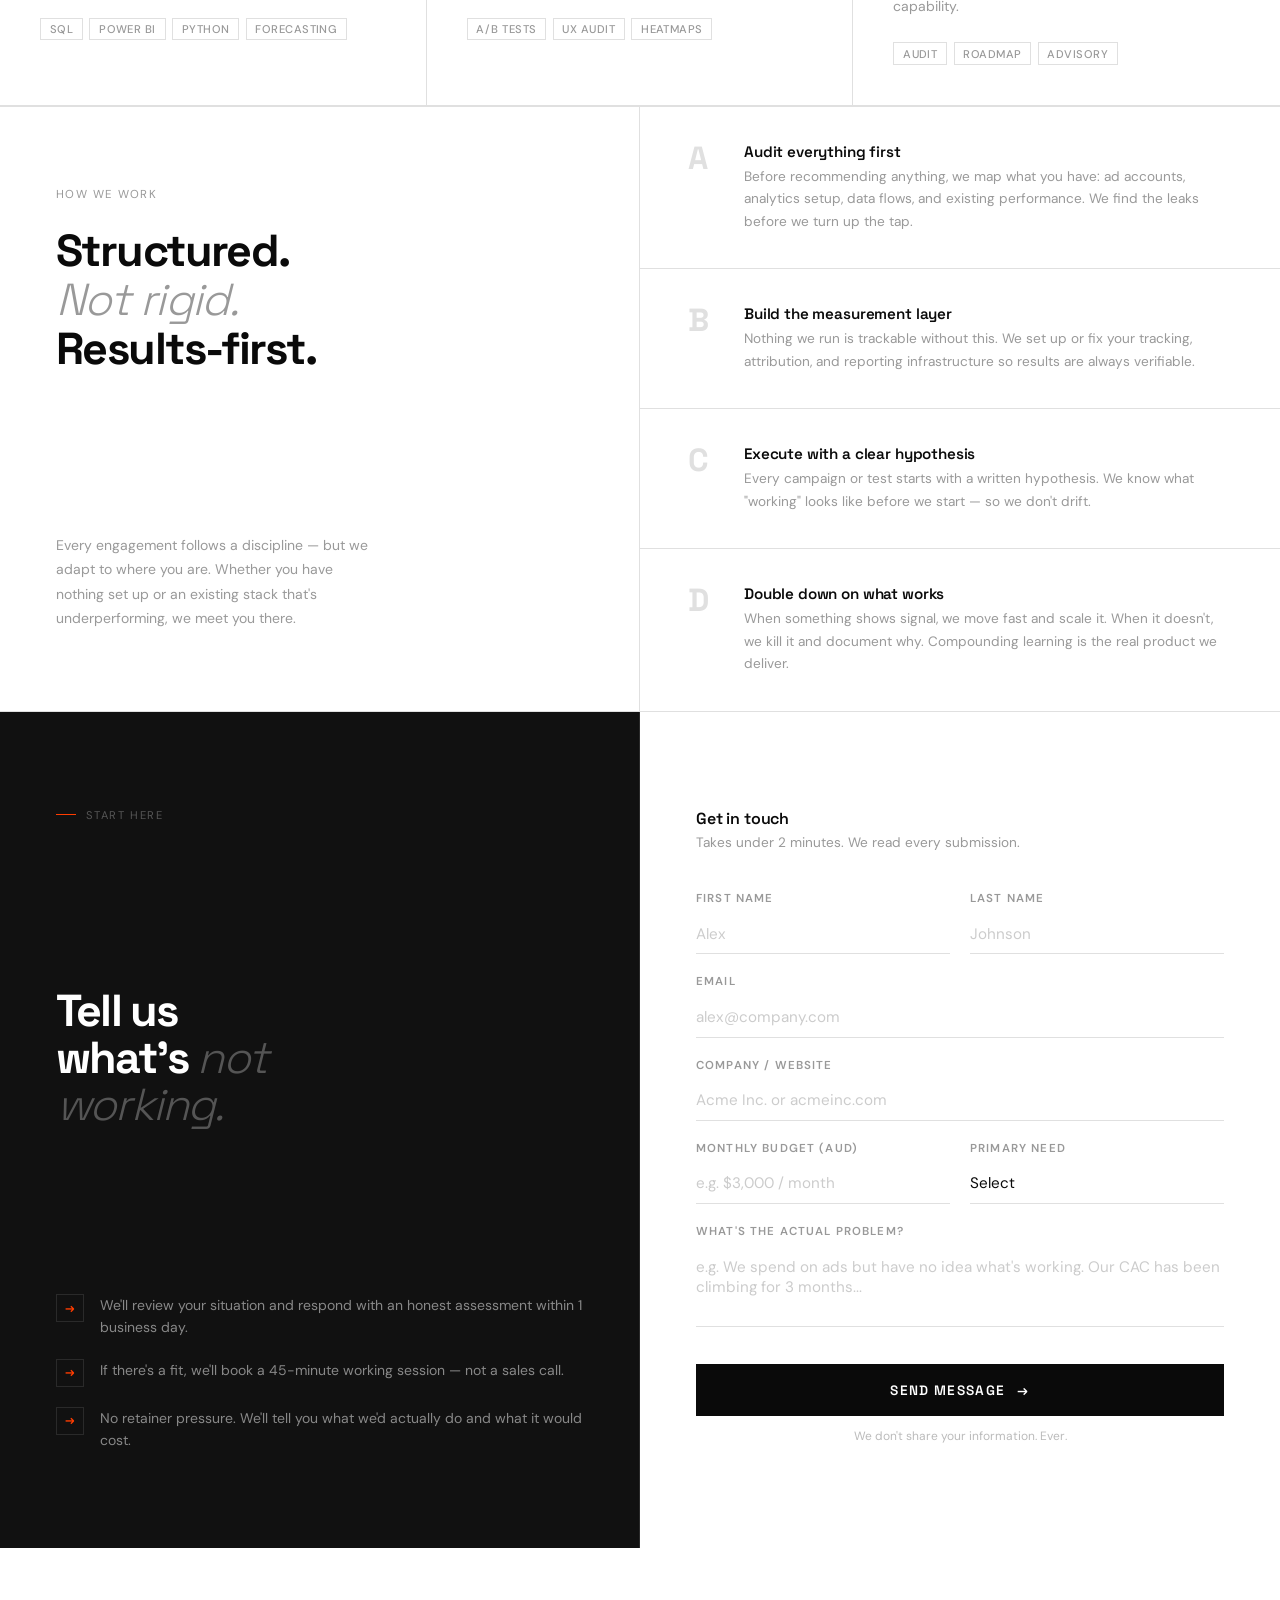
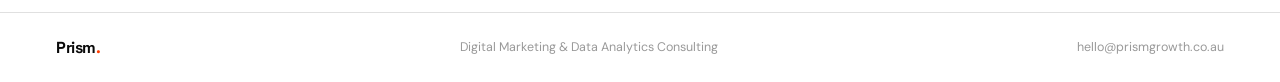
==== commit c0fc4c9b: "Add files via upload" ====
--- a/index.html
+++ b/index.html
@@ -8,14 +8,14 @@
 <meta name="description" content="Prism is a digital marketing and data analytics consultancy based in Australia. We help B2B, SaaS, and e-commerce businesses make smarter decisions through GA4, performance marketing, SEO, and BI dashboards.">
 <meta name="keywords" content="digital marketing consultant Australia, data analytics consulting, GA4 consultant, performance marketing Australia, marketing analytics, SEO consultant Australia, Power BI dashboard, Google Analytics consultant">
 <meta name="author" content="Nitish Malhotra — Prism Growth">
-<link rel="canonical" href="https://nitishmalhotra.github.io/prismgrowth/">
+<link rel="canonical" href="https://www.prismgrowth.co.au/">
 
 <!-- ── SEO: OPEN GRAPH (LinkedIn, Facebook) ── -->
 <meta property="og:type" content="website">
-<meta property="og:url" content="https://nitishmalhotra.github.io/prismgrowth/">
+<meta property="og:url" content="https://www.prismgrowth.co.au/">
 <meta property="og:title" content="Prism — Digital Marketing & Data Analytics Consulting">
 <meta property="og:description" content="We build the marketing engine and the analytics layer together — so every decision you make is grounded in what's actually working.">
-<meta property="og:image" content="https://nitishmalhotra.github.io/prismgrowth/og-image.png">
+<meta property="og:image" content="https://www.prismgrowth.co.au/og-image.png">
 <meta property="og:locale" content="en_AU">
 <meta property="og:site_name" content="Prism Growth">
 
@@ -23,7 +23,7 @@
 <meta name="twitter:card" content="summary_large_image">
 <meta name="twitter:title" content="Prism — Digital Marketing & Data Analytics Consulting">
 <meta name="twitter:description" content="We build the marketing engine and the analytics layer together — so every decision you make is grounded in what's actually working.">
-<meta name="twitter:image" content="https://nitishmalhotra.github.io/prismgrowth/og-image.png">
+<meta name="twitter:image" content="https://www.prismgrowth.co.au/og-image.png">
 
 <!-- ── SEO: SCHEMA.ORG (Google Rich Results) ── -->
 <script type="application/ld+json">
@@ -32,13 +32,13 @@
   "@type": "ProfessionalService",
   "name": "Prism Growth",
   "description": "Digital marketing and data analytics consulting for B2B, SaaS, and e-commerce businesses in Australia.",
-  "url": "https://nitishmalhotra.github.io/prismgrowth/",
+  "url": "https://www.prismgrowth.co.au/",
   "email": "hello@prismgrowth.co.au",
   "founder": {
     "@type": "Person",
     "name": "Nitish Malhotra",
     "jobTitle": "Founder & Principal Consultant",
-    "url": "https://nitishmalhotra.github.io/prismgrowth/about.html",
+    "url": "https://www.prismgrowth.co.au/about.html",
     "sameAs": [
       "https://www.linkedin.com/in/nitish-malhotra-3794b9b4/",
       "https://github.com/Nitishmalhotra"
@@ -534,6 +534,7 @@
     <li><a href="#services">Services</a></li>
     <li><a href="#approach">Approach</a></li>
     <li><a href="about.html">About</a></li>
+    <li><a href="blog.html">Blog</a></li>
     <li><a href="#contact">Contact</a></li>
   </ul>
   <a href="#contact" class="nav-cta">Talk to Us</a>
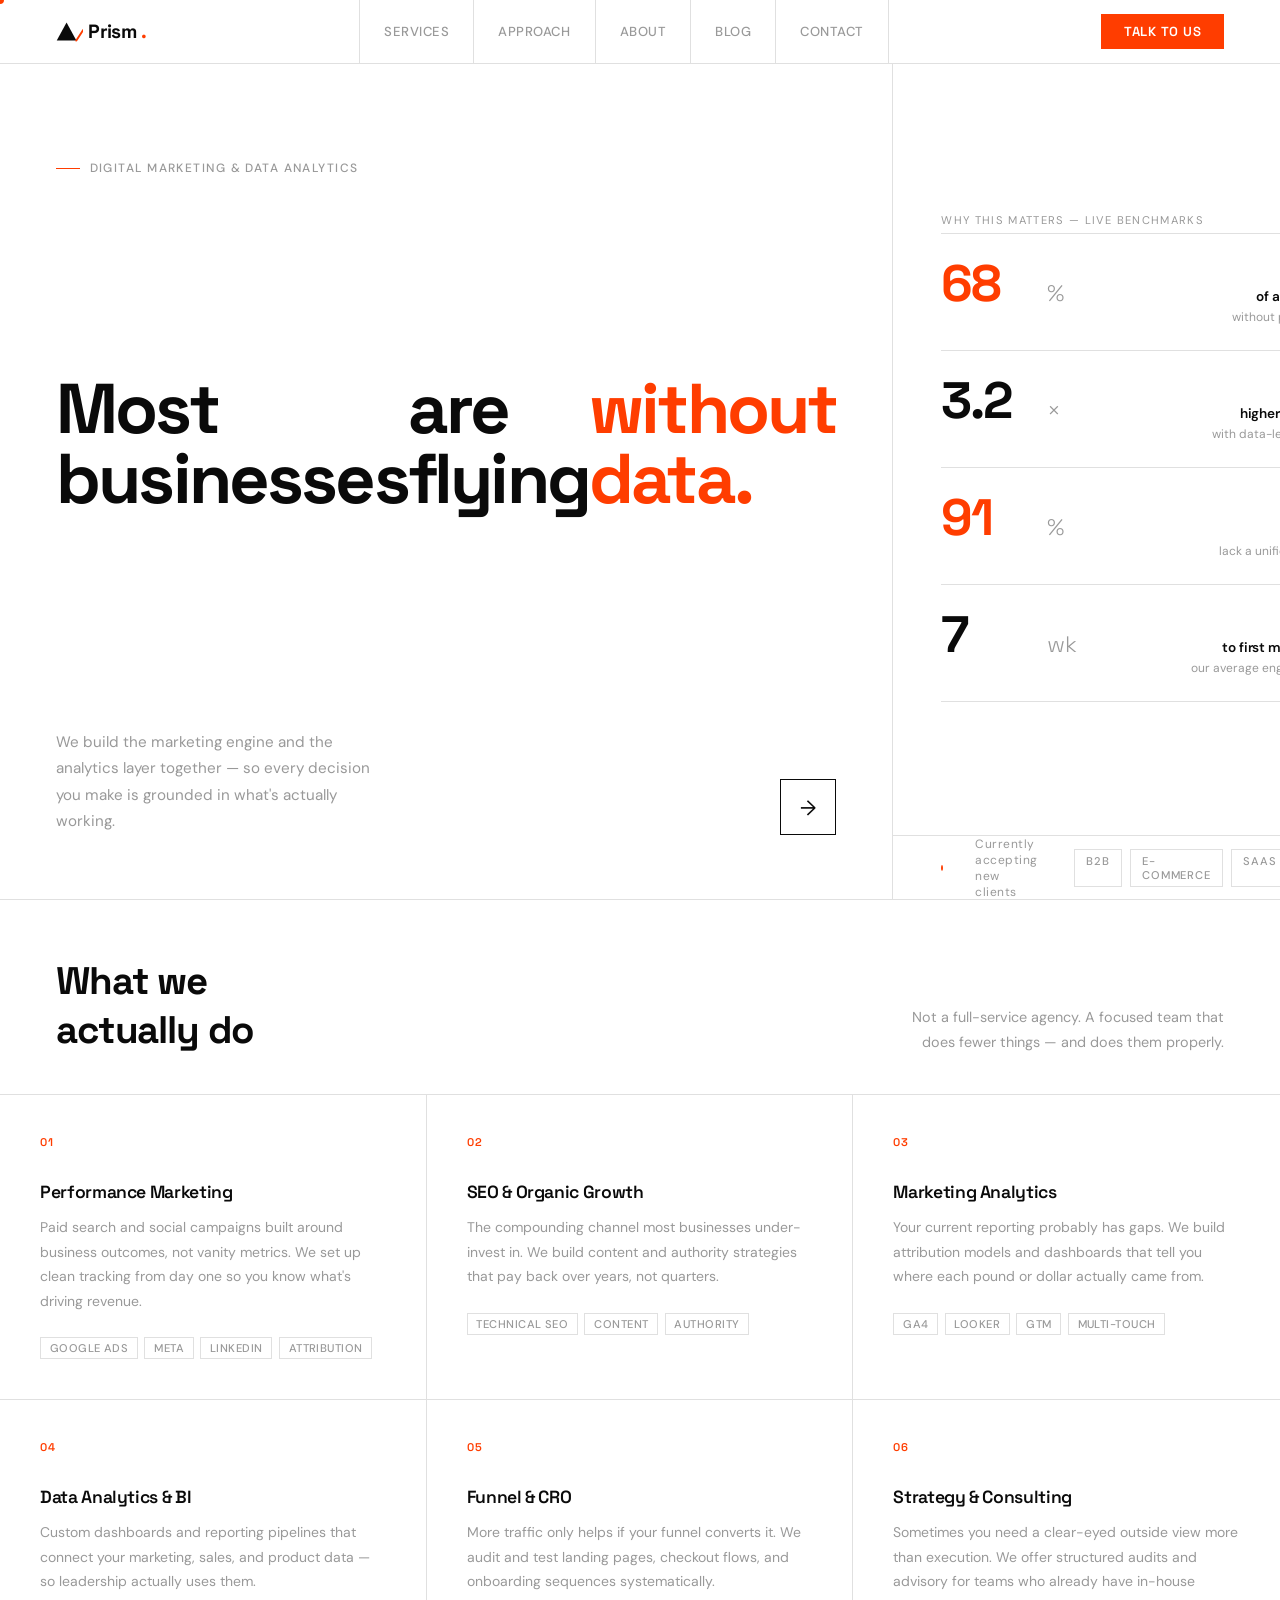
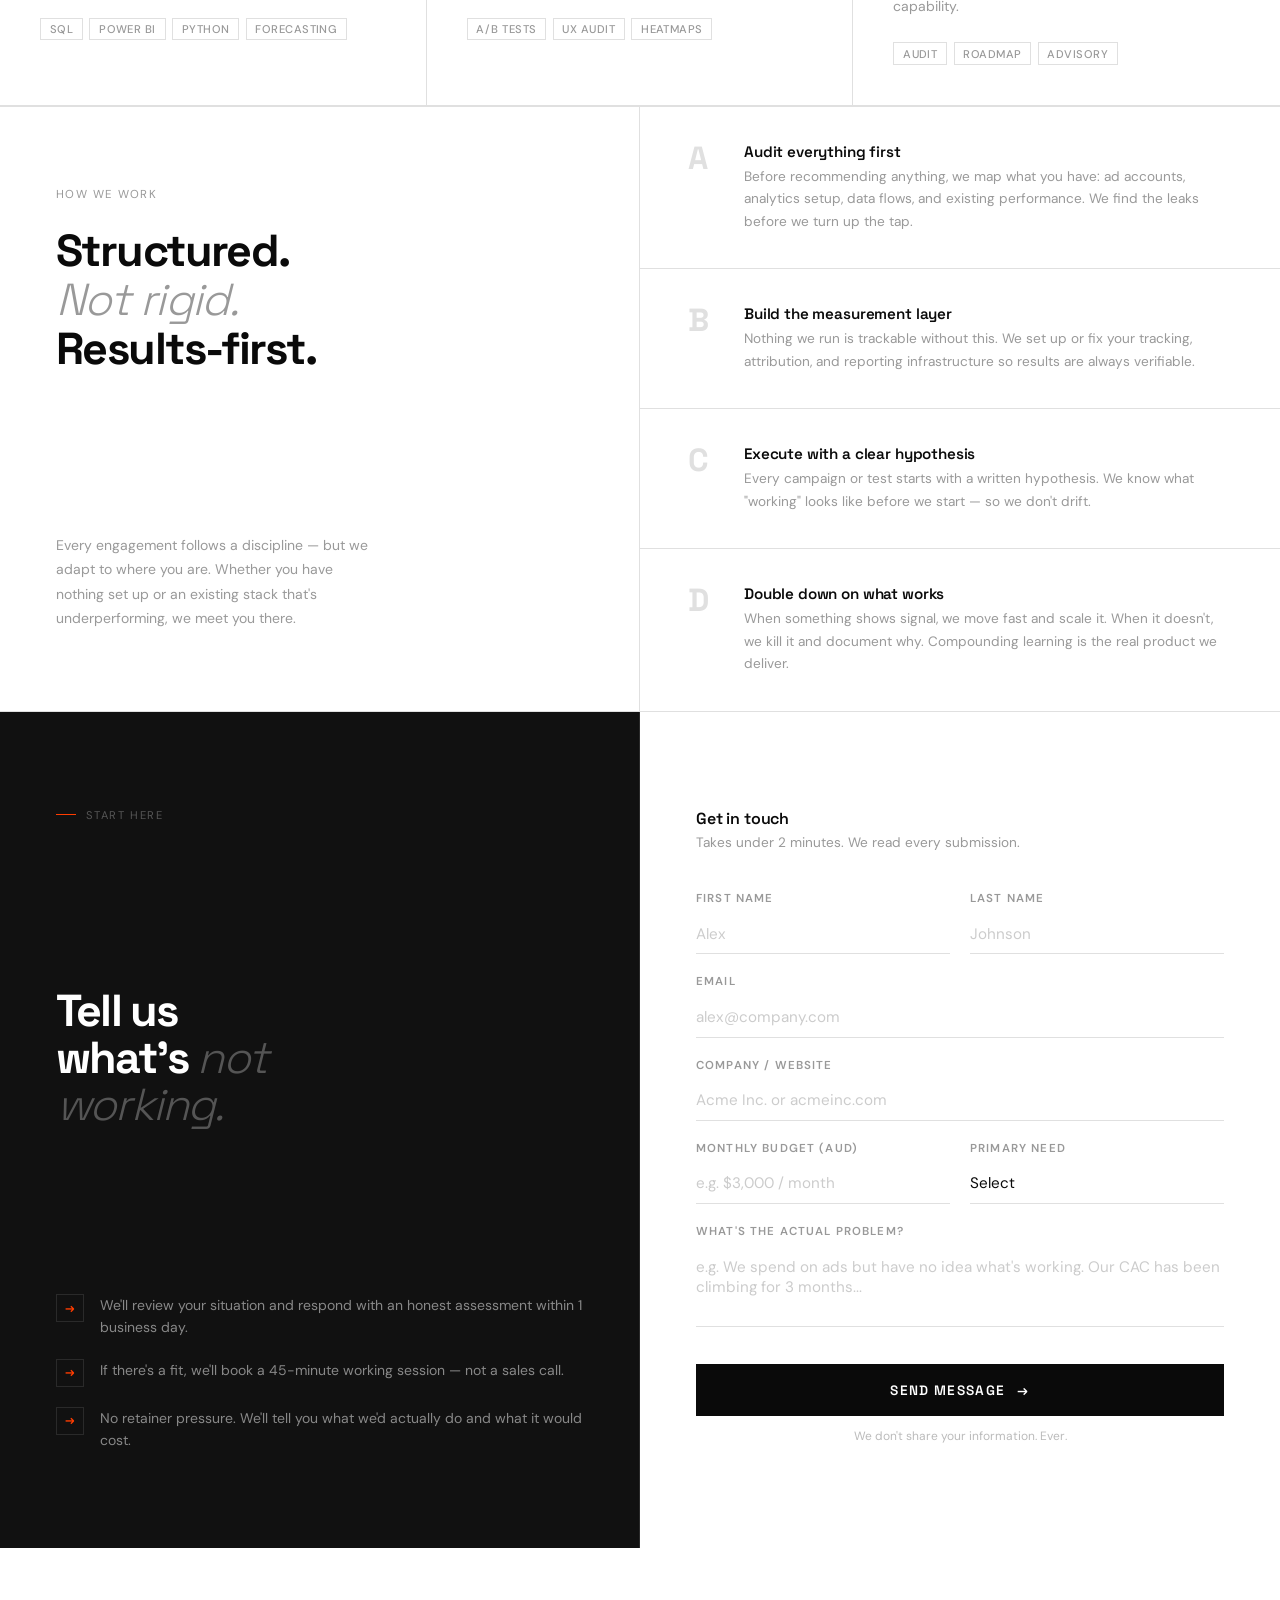
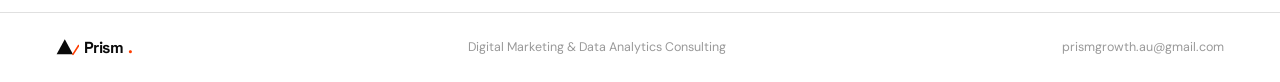
==== commit 4fb833bd: "Add prism SVG logo and update contact email across all pages - Replace text-only wordmark with inlin" ====
--- a/index.html
+++ b/index.html
@@ -1,6 +1,14 @@
 <!DOCTYPE html>
 <html lang="en">
 <head>
+<!-- Microsoft Clarity -->
+<script type="text/javascript">
+    (function(c,l,a,r,i,t,y){
+        c[a]=c[a]||function(){(c[a].q=c[a].q||[]).push(arguments)};
+        t=l.createElement(r);t.async=1;t.src="https://www.clarity.ms/tag/"+i;
+        y=l.getElementsByTagName(r)[0];y.parentNode.insertBefore(t,y);
+    })(window, document, "clarity", "script", "xdj9id6ljm");
+</script>
 <meta charset="UTF-8">
 <meta name="viewport" content="width=device-width, initial-scale=1.0">
 <!-- ── SEO: PRIMARY ── -->
@@ -33,7 +41,7 @@
   "name": "Prism Growth",
   "description": "Digital marketing and data analytics consulting for B2B, SaaS, and e-commerce businesses in Australia.",
   "url": "https://www.prismgrowth.co.au/",
-  "email": "hello@prismgrowth.co.au",
+  "email": "prismgrowth.au@gmail.com",
   "founder": {
     "@type": "Person",
     "name": "Nitish Malhotra",
@@ -118,6 +126,7 @@
   font-weight: 700; font-size: 1.2rem;
   color: var(--ink); text-decoration: none;
   letter-spacing: -0.03em;
+  display: flex; align-items: center; gap: 5px;
 }
 .nav-logo em { font-style: normal; color: var(--signal); }
 .nav-center {
@@ -490,6 +499,7 @@
   font-family: 'Space Grotesk', sans-serif;
   font-weight: 700; font-size: 1rem; letter-spacing: -0.03em;
   color: var(--ink); text-decoration: none;
+  display: flex; align-items: center; gap: 5px;
 }
 footer .logo em { font-style: normal; color: var(--signal); }
 footer p { font-size: 0.78rem; color: var(--muted); }
@@ -522,14 +532,26 @@
   .cursor { display: none; }
 }
 </style>
+
+<!-- Google Tag Manager -->
+<script>(function(w,d,s,l,i){w[l]=w[l]||[];w[l].push({'gtm.start':
+new Date().getTime(),event:'gtm.js'});var f=d.getElementsByTagName(s)[0],
+j=d.createElement(s),dl=l!='dataLayer'?'&l='+l:'';j.async=true;j.src=
+'https://www.googletagmanager.com/gtm.js?id='+i+dl;f.parentNode.insertBefore(j,f);
+})(window,document,'script','dataLayer','GTM-NT9L97F2');</script>
+<!-- End Google Tag Manager -->
 </head>
 <body>
+<!-- Google Tag Manager (noscript) -->
+<noscript><iframe src="https://www.googletagmanager.com/ns.html?id=GTM-NT9L97F2"
+height="0" width="0" style="display:none;visibility:hidden"></iframe></noscript>
+<!-- End Google Tag Manager (noscript) -->
 
 <div class="cursor" id="cursor"></div>
 
 <!-- NAV -->
 <nav>
-  <a href="#" class="nav-logo">Prism<em>.</em></a>
+  <a href="#" class="nav-logo"><svg xmlns="http://www.w3.org/2000/svg" viewBox="0 0 36 28" style="height:1.1em;width:auto;flex-shrink:0;vertical-align:middle" aria-hidden="true"><polygon points="14,2 1,26 27,26" fill="#0A0A0A"/><line x1="27" y1="26" x2="36" y2="12" stroke="#FF3D00" stroke-width="2.5" stroke-linecap="round"/></svg>Prism<em>.</em></a>
   <ul class="nav-center">
     <li><a href="#services">Services</a></li>
     <li><a href="#approach">Approach</a></li>
@@ -805,9 +827,9 @@
 
 <!-- FOOTER -->
 <footer>
-  <a href="#" class="logo">Prism<em>.</em></a>
+  <a href="#" class="logo"><svg xmlns="http://www.w3.org/2000/svg" viewBox="0 0 36 28" style="height:1.1em;width:auto;flex-shrink:0;vertical-align:middle" aria-hidden="true"><polygon points="14,2 1,26 27,26" fill="#0A0A0A"/><line x1="27" y1="26" x2="36" y2="12" stroke="#FF3D00" stroke-width="2.5" stroke-linecap="round"/></svg>Prism<em>.</em></a>
   <p>Digital Marketing & Data Analytics Consulting</p>
-  <p>hello@prismgrowth.co.au</p>
+  <p>prismgrowth.au@gmail.com</p>
 </footer>
 
 <script>
@@ -862,7 +884,7 @@
   }
 }
 
-// Form submit — sends to hello@prismgrowth.co.au via Formspree + fires GA4 event
+// Form submit — sends to prismgrowth.au@gmail.com via Formspree + fires GA4 event
 document.getElementById('leadForm').addEventListener('submit', async function(e) {
   e.preventDefault();
   const form = this;
@@ -884,10 +906,10 @@
         budget: document.getElementById('budget').value || 'Not selected'
       });
     } else {
-      alert('Something went wrong. Please email us directly at hello@prismgrowth.co.au');
+      alert('Something went wrong. Please email us directly at prismgrowth.au@gmail.com');
     }
   } catch(err) {
-    alert('Network error. Please email us at hello@prismgrowth.co.au');
+    alert('Network error. Please email us at prismgrowth.au@gmail.com');
   }
 });
 
